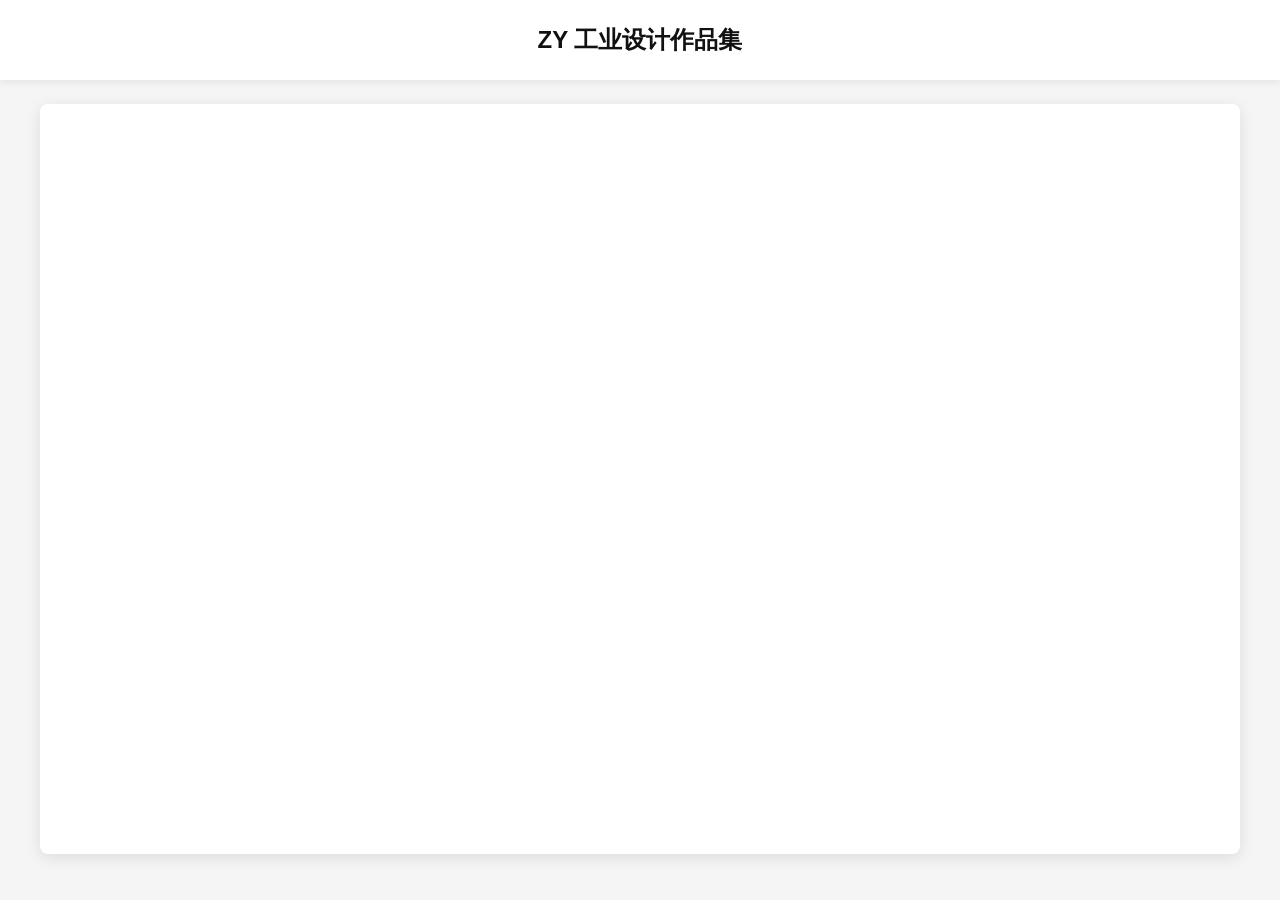
==== index.html @ 38745ade "Add initial HTML structure for portfolio" ====
<!DOCTYPE html>
<html lang="zh-CN">
<head>
    <meta charset="UTF-8">
    <meta name="viewport" content="width=device-width, initial-scale=1.0">
    <title>ZY 工业设计作品集</title>
    <style>
        * {
            margin: 0;
            padding: 0;
            box-sizing: border-box;
        }
        body {
            font-family: -apple-system, BlinkMacSystemFont, "Segoe UI", sans-serif;
            background-color: #f5f5f5;
            color: #333;
        }
        header {
            text-align: center;
            padding: 24px 16px;
            background: #ffffff;
            box-shadow: 0 2px 8px rgba(0,0,0,0.08);
        }
        h1 {
            font-size: 24px;
            font-weight: 600;
            color: #111;
        }
        .pdf-container {
            width: 96%;
            max-width: 1200px;
            margin: 24px auto;
            height: calc(100vh - 150px);
            background: #ffffff;
            border-radius: 8px;
            overflow: hidden;
            box-shadow: 0 4px 16px rgba(0,0,0,0.1);
        }
        iframe {
            width: 100%;
            height: 100%;
            border: none;
        }
        @media (max-width: 768px) {
            header {
                padding: 16px;
            }
            h1 {
                font-size: 18px;
            }
            .pdf-container {
                width: 100%;
                margin: 12px auto;
                height: calc(100vh - 120px);
                border-radius: 0;
            }
        }
    </style>
</head>
<body>
    <header>
        <h1>ZY 工业设计作品集</h1>
    </header>
    <div class="pdf-container">
        <!-- 这里的文件名已经和你的 PDF 完全对应 -->
        <iframe src="zy_portfolio.pdf" width="100%" height="100%" frameborder="0"></iframe>
    </div>
</body>
</html>
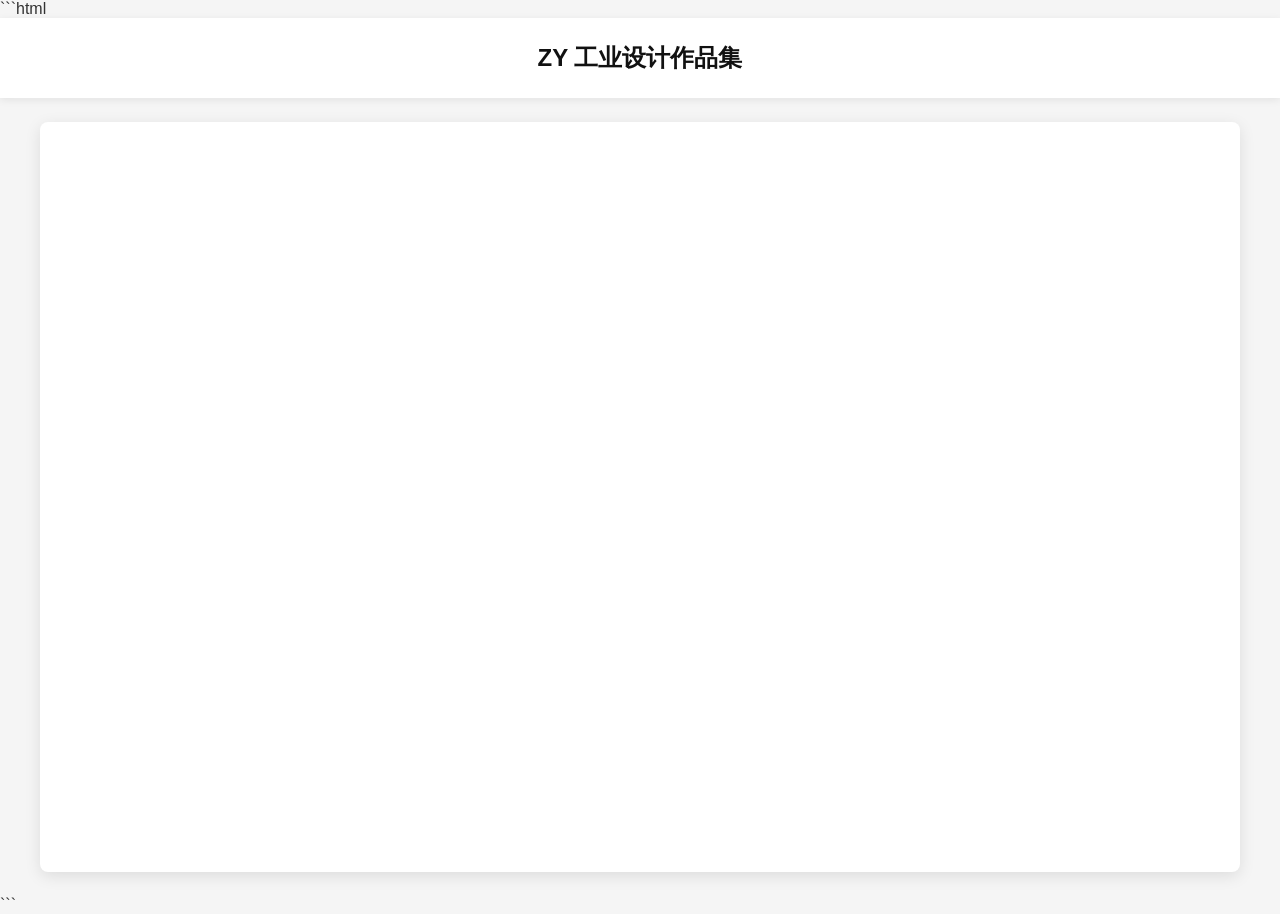
==== commit 588695fb: "Update index.html" ====
--- a/index.html
+++ b/index.html
@@ -1,31 +1,38 @@
+```html
 <!DOCTYPE html>
 <html lang="zh-CN">
 <head>
     <meta charset="UTF-8">
     <meta name="viewport" content="width=device-width, initial-scale=1.0">
+
     <title>ZY 工业设计作品集</title>
+
     <style>
         * {
             margin: 0;
             padding: 0;
             box-sizing: border-box;
         }
+
         body {
             font-family: -apple-system, BlinkMacSystemFont, "Segoe UI", sans-serif;
             background-color: #f5f5f5;
             color: #333;
         }
+
         header {
             text-align: center;
             padding: 24px 16px;
             background: #ffffff;
-            box-shadow: 0 2px 8px rgba(0,0,0,0.08);
+            box-shadow: 0 2px 8px rgba(0, 0, 0, 0.08);
         }
+
         h1 {
             font-size: 24px;
             font-weight: 600;
             color: #111;
         }
+
         .pdf-container {
             width: 96%;
             max-width: 1200px;
@@ -34,36 +41,126 @@
             background: #ffffff;
             border-radius: 8px;
             overflow: hidden;
-            box-shadow: 0 4px 16px rgba(0,0,0,0.1);
+            box-shadow: 0 4px 16px rgba(0, 0, 0, 0.1);
         }
+
         iframe {
             width: 100%;
             height: 100%;
             border: none;
         }
+
+        /* 手机端按钮默认隐藏 */
+        .mobile-view-button {
+            display: none;
+        }
+
+        /* 手机端 */
         @media (max-width: 768px) {
+
             header {
-                padding: 16px;
+                padding: 20px 16px;
             }
+
             h1 {
-                font-size: 18px;
+                font-size: 20px;
             }
+
             .pdf-container {
                 width: 100%;
-                margin: 12px auto;
-                height: calc(100vh - 120px);
+                height: auto;
+                min-height: 0;
+                margin: 0 auto;
+                padding: 40px 20px;
+                background: #f5f5f5;
                 border-radius: 0;
+                box-shadow: none;
+                overflow: visible;
+            }
+
+            /* 手机端隐藏 iframe */
+            iframe {
+                display: none;
+            }
+
+            /* 显示 PDF 打开按钮 */
+            .mobile-view-button {
+                display: block;
+                width: 100%;
+                max-width: 360px;
+                margin: 20px auto;
+                padding: 16px 20px;
+
+                background-color: #111;
+                color: #ffffff;
+
+                text-align: center;
+                text-decoration: none;
+
+                font-size: 16px;
+                font-weight: 500;
+
+                border-radius: 8px;
+
+                box-shadow: 0 4px 12px rgba(0, 0, 0, 0.15);
+
+                transition: opacity 0.2s ease;
+            }
+
+            .mobile-view-button:active {
+                opacity: 0.7;
+            }
+
+            .hint {
+                display: block;
+                max-width: 360px;
+                margin: 16px auto 0;
+
+                text-align: center;
+
+                color: #777;
+                font-size: 13px;
+                line-height: 1.6;
             }
         }
     </style>
 </head>
+
 <body>
+
     <header>
         <h1>ZY 工业设计作品集</h1>
     </header>
+
     <div class="pdf-container">
-        <!-- 这里的文件名已经和你的 PDF 完全对应 -->
-        <iframe src="zy_portfolio.pdf" width="100%" height="100%" frameborder="0"></iframe>
+
+        <!--
+            电脑端：
+            直接在网页中显示 PDF
+        -->
+        <iframe
+            src="zy_portfolio.pdf"
+            title="ZY 工业设计作品集">
+        </iframe>
+
+
+        <!--
+            手机端：
+            点击按钮直接打开 PDF 文件
+        -->
+        <a
+            class="mobile-view-button"
+            href="zy_portfolio.pdf"
+            target="_blank">
+            打开作品集 PDF
+        </a>
+
+        <span class="hint">
+            点击按钮后将在新页面打开完整作品集
+        </span>
+
     </div>
+
 </body>
 </html>
+```
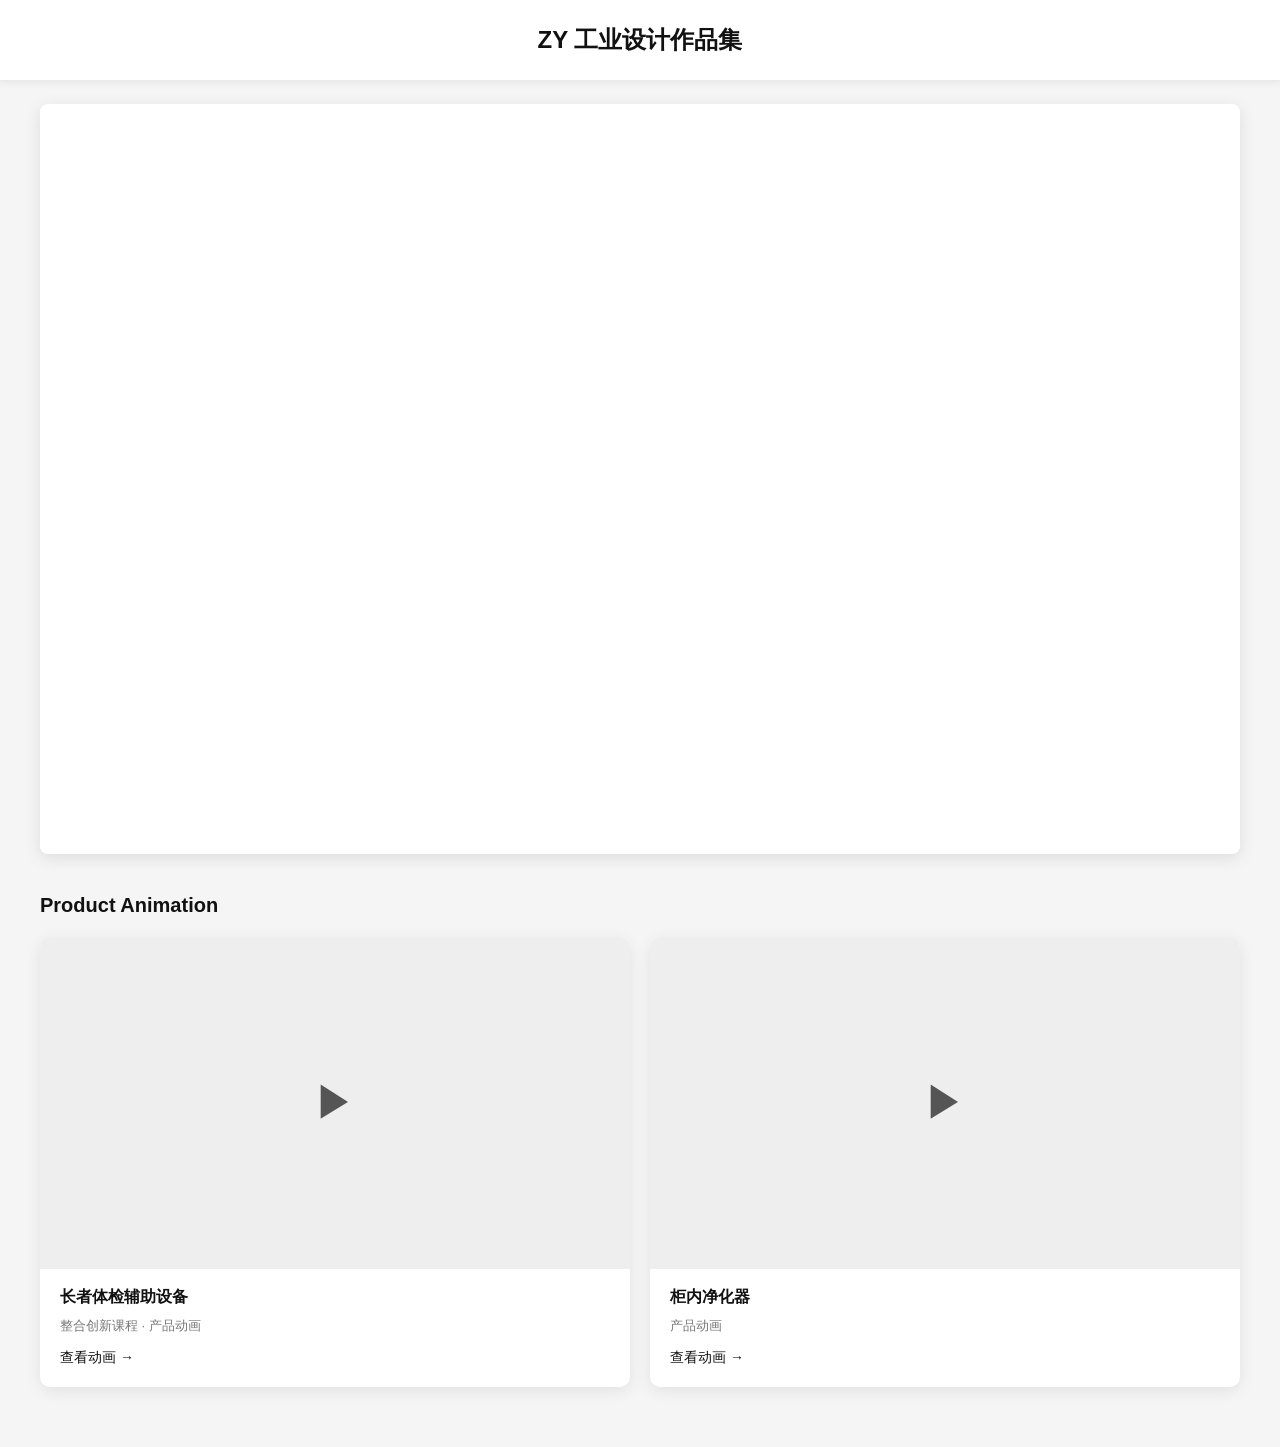
==== commit 3ad8a1e7: "Update index.html" ====
--- a/index.html
+++ b/index.html
@@ -1,4 +1,3 @@
-```html
 <!DOCTYPE html>
 <html lang="zh-CN">
 <head>
@@ -32,6 +31,10 @@
             font-weight: 600;
             color: #111;
         }
+
+        /* =========================
+           PDF 区域
+        ========================= */
 
         .pdf-container {
             width: 96%;
@@ -50,12 +53,87 @@
             border: none;
         }
 
-        /* 手机端按钮默认隐藏 */
         .mobile-view-button {
             display: none;
         }
 
-        /* 手机端 */
+        /* =========================
+           产品动画区域
+        ========================= */
+
+        .animation-section {
+            width: 96%;
+            max-width: 1200px;
+            margin: 40px auto 60px;
+        }
+
+        .section-title {
+            font-size: 20px;
+            font-weight: 600;
+            color: #111;
+            margin-bottom: 20px;
+        }
+
+        .animation-grid {
+            display: grid;
+            grid-template-columns: repeat(2, 1fr);
+            gap: 20px;
+        }
+
+        .animation-card {
+            background: #ffffff;
+            border-radius: 10px;
+            overflow: hidden;
+            box-shadow: 0 4px 16px rgba(0, 0, 0, 0.08);
+            text-decoration: none;
+            color: inherit;
+            transition: transform 0.2s ease, box-shadow 0.2s ease;
+        }
+
+        .animation-card:hover {
+            transform: translateY(-3px);
+            box-shadow: 0 8px 24px rgba(0, 0, 0, 0.12);
+        }
+
+        .animation-cover {
+            aspect-ratio: 16 / 9;
+            background: #eeeeee;
+            display: flex;
+            align-items: center;
+            justify-content: center;
+            font-size: 42px;
+            color: #555;
+        }
+
+        .animation-info {
+            padding: 18px 20px 20px;
+        }
+
+        .animation-name {
+            font-size: 16px;
+            font-weight: 600;
+            color: #111;
+            margin-bottom: 8px;
+        }
+
+        .animation-description {
+            font-size: 13px;
+            color: #777;
+            line-height: 1.5;
+        }
+
+        .watch-text {
+            display: inline-block;
+            margin-top: 14px;
+            font-size: 14px;
+            color: #111;
+            font-weight: 500;
+        }
+
+        /* =========================
+           手机端
+        ========================= */
+
         @media (max-width: 768px) {
 
             header {
@@ -66,6 +144,7 @@
                 font-size: 20px;
             }
 
+            /* 手机端隐藏 PDF iframe */
             .pdf-container {
                 width: 100%;
                 height: auto;
@@ -78,12 +157,11 @@
                 overflow: visible;
             }
 
-            /* 手机端隐藏 iframe */
             iframe {
                 display: none;
             }
 
-            /* 显示 PDF 打开按钮 */
+            /* 手机端 PDF 按钮 */
             .mobile-view-button {
                 display: block;
                 width: 100%;
@@ -103,12 +181,6 @@
                 border-radius: 8px;
 
                 box-shadow: 0 4px 12px rgba(0, 0, 0, 0.15);
-
-                transition: opacity 0.2s ease;
-            }
-
-            .mobile-view-button:active {
-                opacity: 0.7;
             }
 
             .hint {
@@ -122,32 +194,67 @@
                 font-size: 13px;
                 line-height: 1.6;
             }
-        }
+
+            /* 手机端动画 */
+            .animation-section {
+                width: 92%;
+                margin: 10px auto 50px;
+            }
+
+            .section-title {
+                font-size: 18px;
+                margin-bottom: 16px;
+            }
+
+            .animation-grid {
+                grid-template-columns: 1fr;
+                gap: 16px;
+            }
+
+            .animation-card {
+                border-radius: 10px;
+            }
+
+            .animation-info {
+                padding: 16px;
+            }
+
+            .animation-name {
+                font-size: 15px;
+            }
+
+            .animation-description {
+                font-size: 13px;
+            }
+        }
+
     </style>
 </head>
 
 <body>
+
+    <!-- =========================
+         页面标题
+    ========================= -->
 
     <header>
         <h1>ZY 工业设计作品集</h1>
     </header>
 
+
+    <!-- =========================
+         PDF 作品集
+    ========================= -->
+
     <div class="pdf-container">
 
-        <!--
-            电脑端：
-            直接在网页中显示 PDF
-        -->
+        <!-- 电脑端：直接显示 PDF -->
         <iframe
             src="zy_portfolio.pdf"
             title="ZY 工业设计作品集">
         </iframe>
 
-
-        <!--
-            手机端：
-            点击按钮直接打开 PDF 文件
-        -->
+        <!-- 手机端：直接打开 PDF -->
         <a
             class="mobile-view-button"
             href="zy_portfolio.pdf"
@@ -161,6 +268,83 @@
 
     </div>
 
+
+    <!-- =========================
+         产品动画
+    ========================= -->
+
+    <section class="animation-section">
+
+        <h2 class="section-title">Product Animation</h2>
+
+        <div class="animation-grid">
+
+
+            <!-- 动画 01 -->
+
+            <a
+                class="animation-card"
+                href="https://www.bilibili.com/video/BV1cf7w6pEAz/"
+                target="_blank"
+                rel="noopener noreferrer">
+
+                <div class="animation-cover">
+                    ▶
+                </div>
+
+                <div class="animation-info">
+
+                    <div class="animation-name">
+                        长者体检辅助设备
+                    </div>
+
+                    <div class="animation-description">
+                        整合创新课程 · 产品动画
+                    </div>
+
+                    <span class="watch-text">
+                        查看动画 →
+                    </span>
+
+                </div>
+
+            </a>
+
+
+            <!-- 动画 02 -->
+
+            <a
+                class="animation-card"
+                href="https://www.bilibili.com/video/BV1a9cpzBErZ/"
+                target="_blank"
+                rel="noopener noreferrer">
+
+                <div class="animation-cover">
+                    ▶
+                </div>
+
+                <div class="animation-info">
+
+                    <div class="animation-name">
+                        柜内净化器
+                    </div>
+
+                    <div class="animation-description">
+                        产品动画
+                    </div>
+
+                    <span class="watch-text">
+                        查看动画 →
+                    </span>
+
+                </div>
+
+            </a>
+
+
+        </div>
+
+    </section>
+
 </body>
 </html>
-```
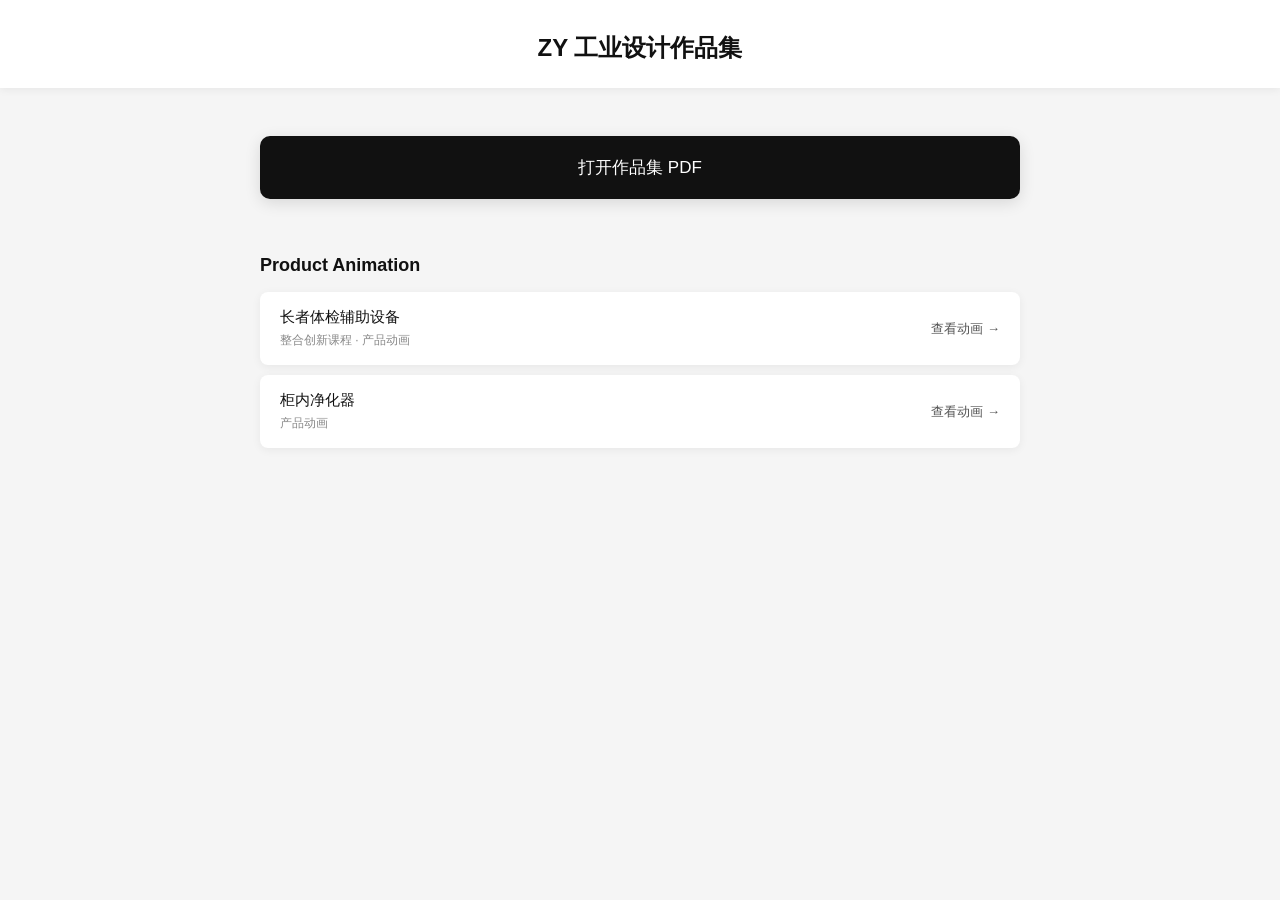
==== commit 021e9569: "Update index.html" ====
--- a/index.html
+++ b/index.html
@@ -19,11 +19,15 @@
             color: #333;
         }
 
+        /* =========================
+           Header
+        ========================= */
+
         header {
             text-align: center;
-            padding: 24px 16px;
+            padding: 32px 16px 24px;
             background: #ffffff;
-            box-shadow: 0 2px 8px rgba(0, 0, 0, 0.08);
+            box-shadow: 0 2px 8px rgba(0, 0, 0, 0.06);
         }
 
         h1 {
@@ -32,209 +36,185 @@
             color: #111;
         }
 
+
         /* =========================
-           PDF 区域
+           PDF Button
         ========================= */
 
-        .pdf-container {
-            width: 96%;
-            max-width: 1200px;
-            margin: 24px auto;
-            height: calc(100vh - 150px);
-            background: #ffffff;
-            border-radius: 8px;
-            overflow: hidden;
-            box-shadow: 0 4px 16px rgba(0, 0, 0, 0.1);
-        }
-
-        iframe {
+        .portfolio-section {
+            width: 92%;
+            max-width: 760px;
+            margin: 48px auto 0;
+            text-align: center;
+        }
+
+        .portfolio-button {
+            display: block;
             width: 100%;
-            height: 100%;
-            border: none;
-        }
-
-        .mobile-view-button {
-            display: none;
-        }
+            padding: 20px 24px;
+
+            background: #111;
+            color: #fff;
+
+            text-decoration: none;
+            font-size: 17px;
+            font-weight: 500;
+
+            border-radius: 10px;
+
+            box-shadow: 0 4px 16px rgba(0, 0, 0, 0.12);
+
+            transition:
+                transform 0.2s ease,
+                opacity 0.2s ease,
+                box-shadow 0.2s ease;
+        }
+
+        .portfolio-button:hover {
+            transform: translateY(-2px);
+            opacity: 0.95;
+            box-shadow: 0 8px 24px rgba(0, 0, 0, 0.16);
+        }
+
 
         /* =========================
-           产品动画区域
+           Product Animation
         ========================= */
 
         .animation-section {
-            width: 96%;
-            max-width: 1200px;
-            margin: 40px auto 60px;
+            width: 92%;
+            max-width: 760px;
+            margin: 56px auto 70px;
         }
 
         .section-title {
-            font-size: 20px;
+            font-size: 18px;
             font-weight: 600;
             color: #111;
-            margin-bottom: 20px;
-        }
-
-        .animation-grid {
-            display: grid;
-            grid-template-columns: repeat(2, 1fr);
-            gap: 20px;
+            margin-bottom: 16px;
+        }
+
+        .animation-list {
+            display: flex;
+            flex-direction: column;
+            gap: 10px;
         }
 
         .animation-card {
-            background: #ffffff;
-            border-radius: 10px;
-            overflow: hidden;
-            box-shadow: 0 4px 16px rgba(0, 0, 0, 0.08);
-            text-decoration: none;
-            color: inherit;
-            transition: transform 0.2s ease, box-shadow 0.2s ease;
-        }
-
-        .animation-card:hover {
-            transform: translateY(-3px);
-            box-shadow: 0 8px 24px rgba(0, 0, 0, 0.12);
-        }
-
-        .animation-cover {
-            aspect-ratio: 16 / 9;
-            background: #eeeeee;
             display: flex;
             align-items: center;
-            justify-content: center;
-            font-size: 42px;
+            justify-content: space-between;
+
+            width: 100%;
+            padding: 16px 20px;
+
+            background: #ffffff;
+            color: inherit;
+            text-decoration: none;
+
+            border-radius: 8px;
+
+            box-shadow: 0 2px 10px rgba(0, 0, 0, 0.06);
+
+            transition:
+                transform 0.2s ease,
+                box-shadow 0.2s ease;
+        }
+
+        .animation-card:hover {
+            transform: translateY(-1px);
+            box-shadow: 0 5px 16px rgba(0, 0, 0, 0.10);
+        }
+
+        .animation-info {
+            text-align: left;
+        }
+
+        .animation-name {
+            font-size: 15px;
+            font-weight: 500;
+            color: #111;
+            margin-bottom: 4px;
+        }
+
+        .animation-description {
+            font-size: 12px;
+            color: #888;
+            line-height: 1.5;
+        }
+
+        .watch-text {
+            flex-shrink: 0;
+            margin-left: 20px;
+
+            font-size: 13px;
             color: #555;
-        }
-
-        .animation-info {
-            padding: 18px 20px 20px;
-        }
-
-        .animation-name {
-            font-size: 16px;
-            font-weight: 600;
-            color: #111;
-            margin-bottom: 8px;
-        }
-
-        .animation-description {
-            font-size: 13px;
-            color: #777;
-            line-height: 1.5;
-        }
-
-        .watch-text {
-            display: inline-block;
-            margin-top: 14px;
-            font-size: 14px;
-            color: #111;
-            font-weight: 500;
-        }
+            white-space: nowrap;
+        }
+
 
         /* =========================
-           手机端
+           Mobile
         ========================= */
 
         @media (max-width: 768px) {
 
             header {
-                padding: 20px 16px;
+                padding: 24px 16px 20px;
             }
 
             h1 {
                 font-size: 20px;
             }
 
-            /* 手机端隐藏 PDF iframe */
-            .pdf-container {
-                width: 100%;
-                height: auto;
-                min-height: 0;
-                margin: 0 auto;
-                padding: 40px 20px;
-                background: #f5f5f5;
-                border-radius: 0;
-                box-shadow: none;
-                overflow: visible;
-            }
-
-            iframe {
-                display: none;
-            }
-
-            /* 手机端 PDF 按钮 */
-            .mobile-view-button {
-                display: block;
-                width: 100%;
-                max-width: 360px;
-                margin: 20px auto;
-                padding: 16px 20px;
-
-                background-color: #111;
-                color: #ffffff;
-
-                text-align: center;
-                text-decoration: none;
-
+            .portfolio-section {
+                width: 90%;
+                margin-top: 36px;
+            }
+
+            .portfolio-button {
+                padding: 17px 20px;
                 font-size: 16px;
-                font-weight: 500;
-
-                border-radius: 8px;
-
-                box-shadow: 0 4px 12px rgba(0, 0, 0, 0.15);
-            }
-
-            .hint {
-                display: block;
-                max-width: 360px;
-                margin: 16px auto 0;
-
-                text-align: center;
-
-                color: #777;
-                font-size: 13px;
-                line-height: 1.6;
-            }
-
-            /* 手机端动画 */
+            }
+
             .animation-section {
-                width: 92%;
-                margin: 10px auto 50px;
+                width: 90%;
+                margin-top: 44px;
+                margin-bottom: 50px;
             }
 
             .section-title {
-                font-size: 18px;
-                margin-bottom: 16px;
-            }
-
-            .animation-grid {
-                grid-template-columns: 1fr;
-                gap: 16px;
+                font-size: 17px;
+                margin-bottom: 12px;
             }
 
             .animation-card {
-                border-radius: 10px;
-            }
-
-            .animation-info {
-                padding: 16px;
+                padding: 14px 16px;
             }
 
             .animation-name {
-                font-size: 15px;
+                font-size: 14px;
             }
 
             .animation-description {
-                font-size: 13px;
+                font-size: 12px;
+            }
+
+            .watch-text {
+                font-size: 12px;
+                margin-left: 12px;
             }
         }
 
     </style>
 </head>
 
+
 <body>
 
+
     <!-- =========================
-         页面标题
+         Header
     ========================= -->
 
     <header>
@@ -243,44 +223,38 @@
 
 
     <!-- =========================
-         PDF 作品集
+         Portfolio PDF
     ========================= -->
 
-    <div class="pdf-container">
-
-        <!-- 电脑端：直接显示 PDF -->
-        <iframe
-            src="zy_portfolio.pdf"
-            title="ZY 工业设计作品集">
-        </iframe>
-
-        <!-- 手机端：直接打开 PDF -->
+    <section class="portfolio-section">
+
         <a
-            class="mobile-view-button"
+            class="portfolio-button"
             href="zy_portfolio.pdf"
-            target="_blank">
+            target="_blank"
+            rel="noopener noreferrer">
+
             打开作品集 PDF
+
         </a>
 
-        <span class="hint">
-            点击按钮后将在新页面打开完整作品集
-        </span>
-
-    </div>
+    </section>
 
 
     <!-- =========================
-         产品动画
+         Product Animation
     ========================= -->
 
     <section class="animation-section">
 
-        <h2 class="section-title">Product Animation</h2>
-
-        <div class="animation-grid">
-
-
-            <!-- 动画 01 -->
+        <h2 class="section-title">
+            Product Animation
+        </h2>
+
+        <div class="animation-list">
+
+
+            <!-- Animation 01 -->
 
             <a
                 class="animation-card"
@@ -288,10 +262,6 @@
                 target="_blank"
                 rel="noopener noreferrer">
 
-                <div class="animation-cover">
-                    ▶
-                </div>
-
                 <div class="animation-info">
 
                     <div class="animation-name">
@@ -302,16 +272,16 @@
                         整合创新课程 · 产品动画
                     </div>
 
-                    <span class="watch-text">
-                        查看动画 →
-                    </span>
-
                 </div>
 
+                <span class="watch-text">
+                    查看动画 →
+                </span>
+
             </a>
 
 
-            <!-- 动画 02 -->
+            <!-- Animation 02 -->
 
             <a
                 class="animation-card"
@@ -319,10 +289,6 @@
                 target="_blank"
                 rel="noopener noreferrer">
 
-                <div class="animation-cover">
-                    ▶
-                </div>
-
                 <div class="animation-info">
 
                     <div class="animation-name">
@@ -333,18 +299,19 @@
                         产品动画
                     </div>
 
-                    <span class="watch-text">
-                        查看动画 →
-                    </span>
-
                 </div>
 
+                <span class="watch-text">
+                    查看动画 →
+                </span>
+
             </a>
 
 
         </div>
 
     </section>
+
 
 </body>
 </html>
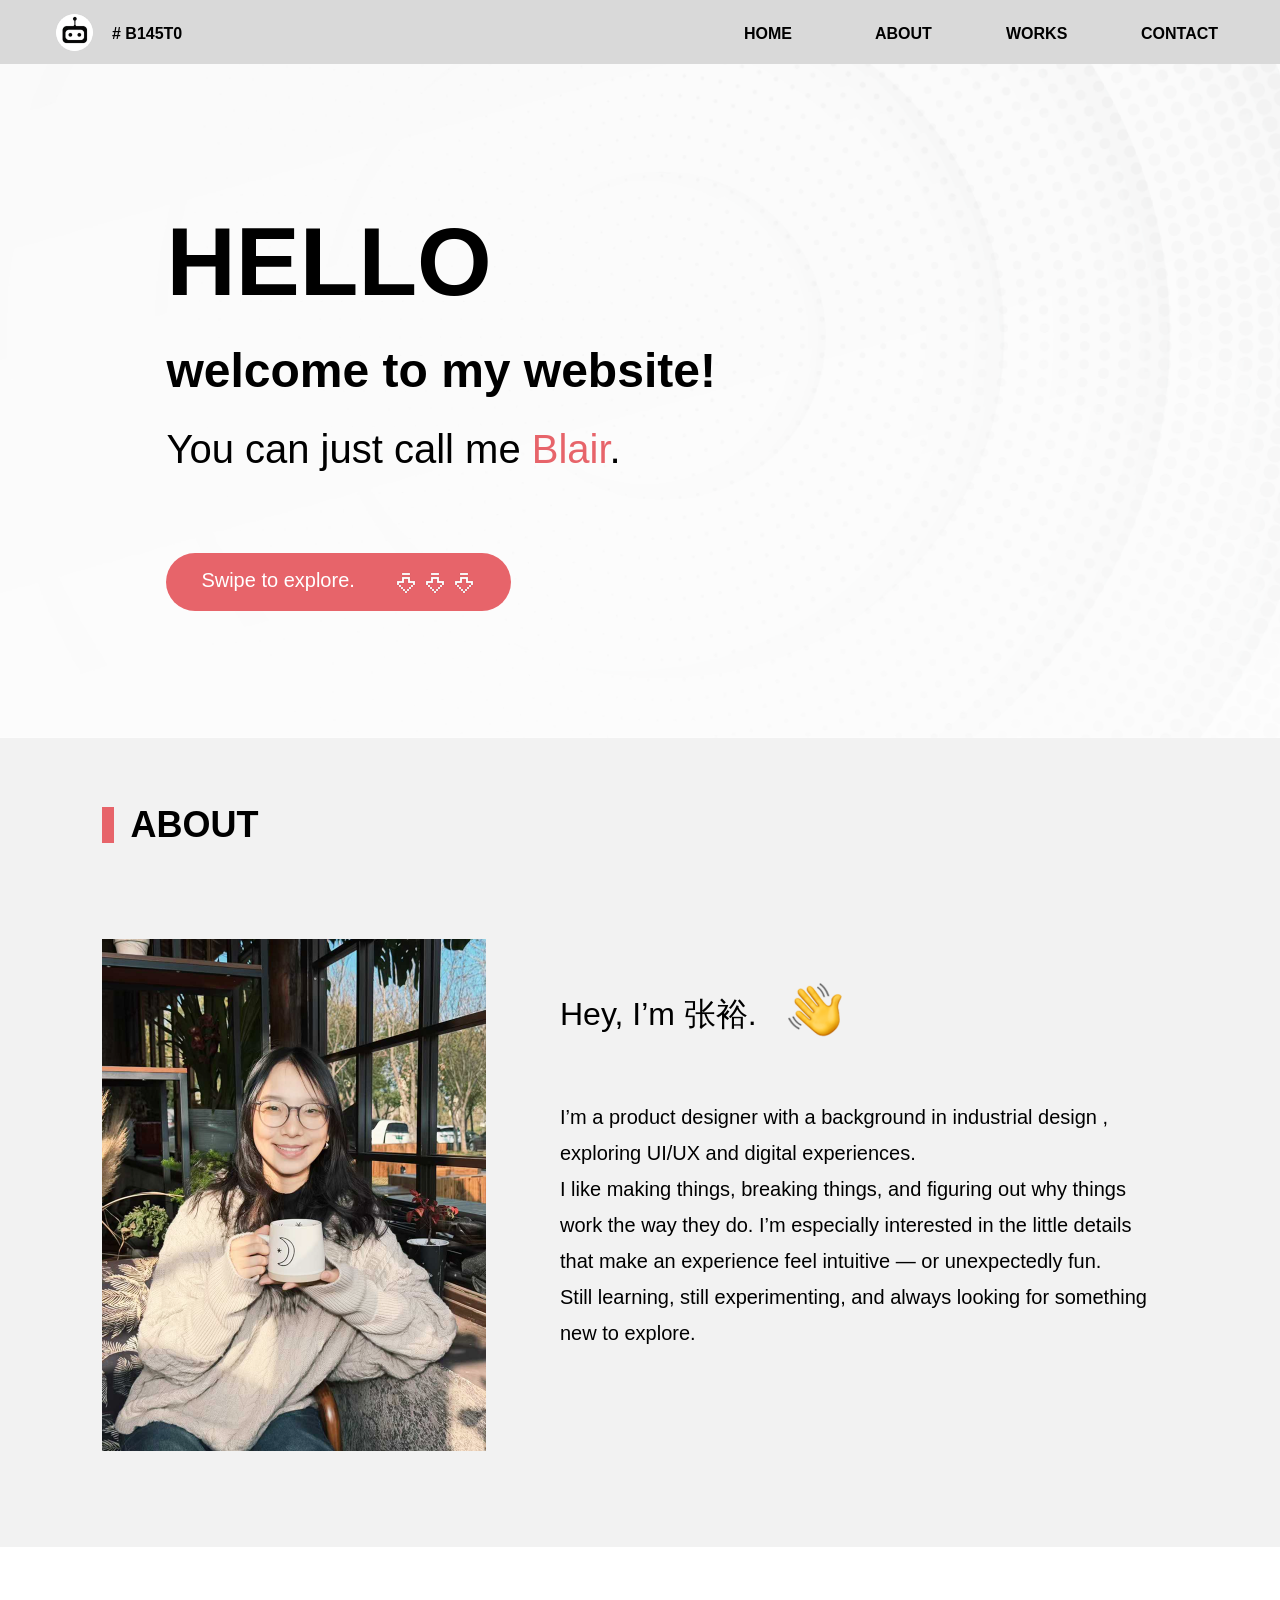
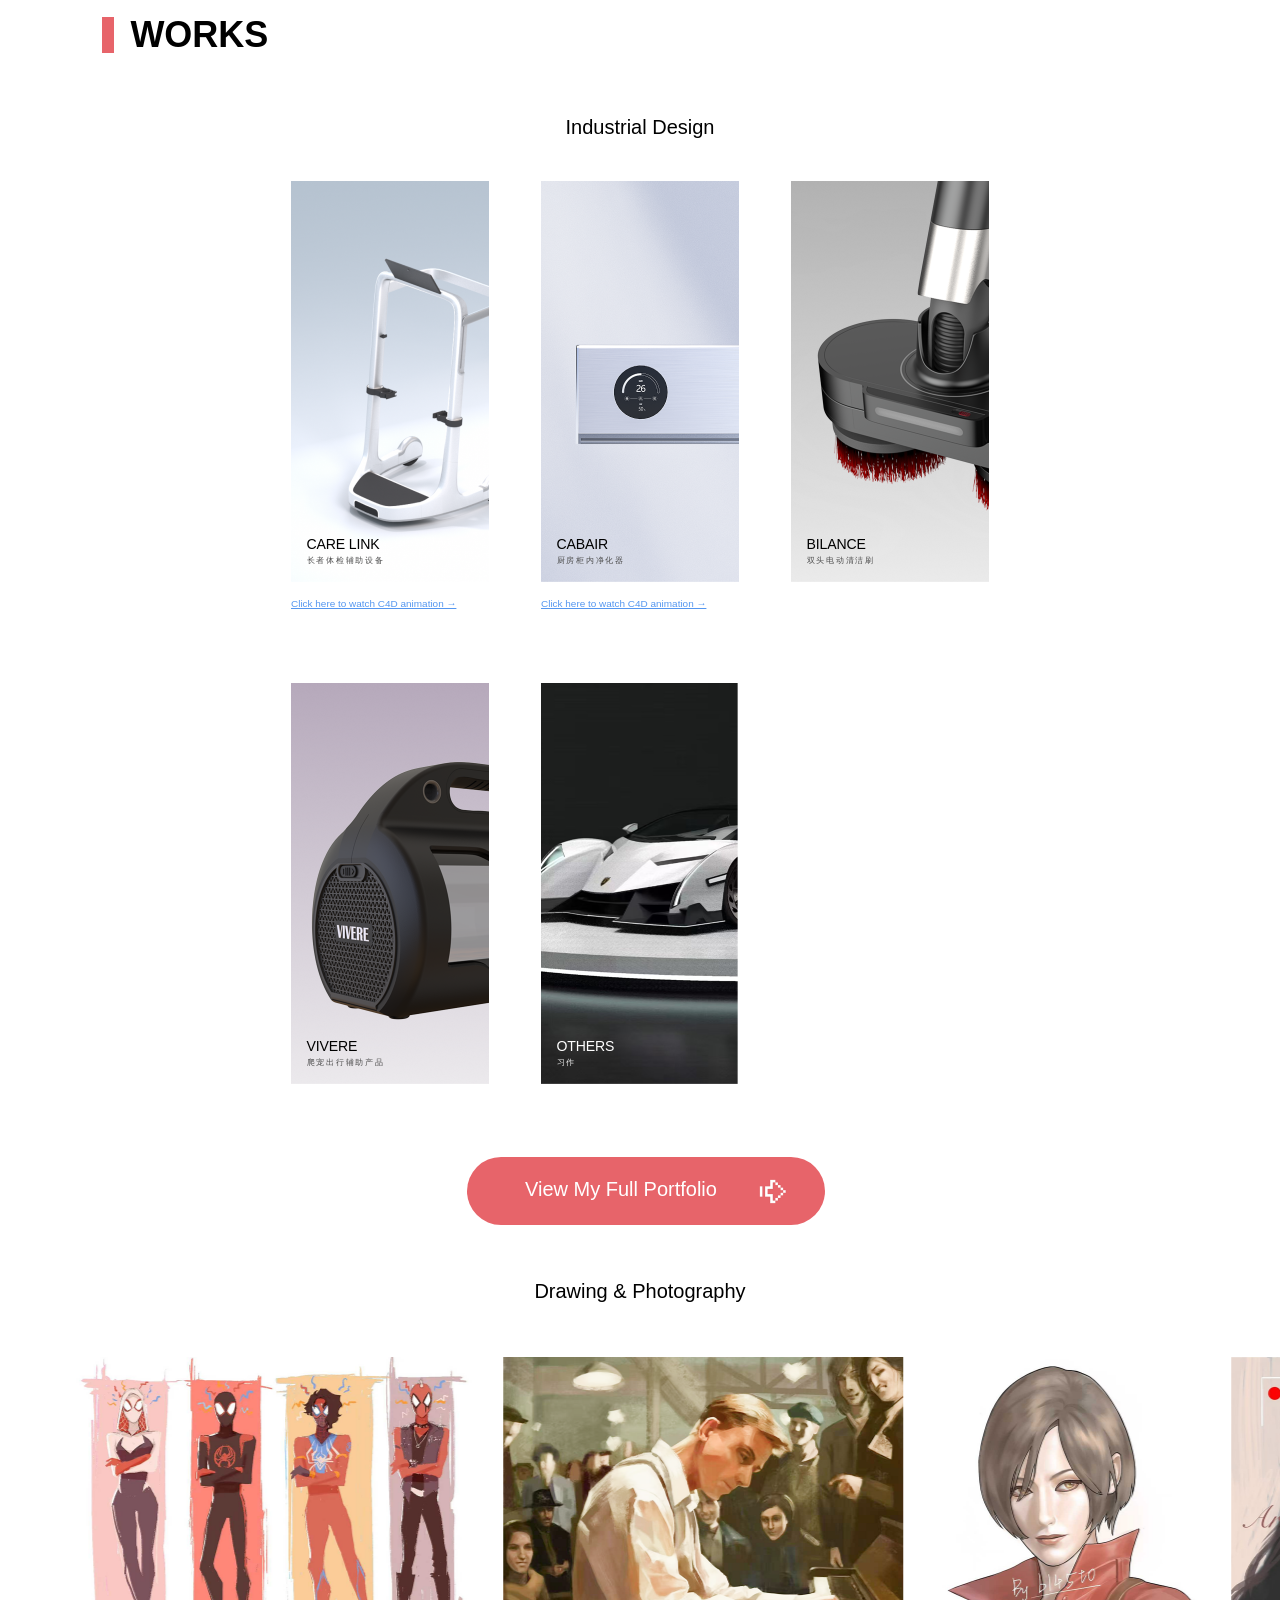
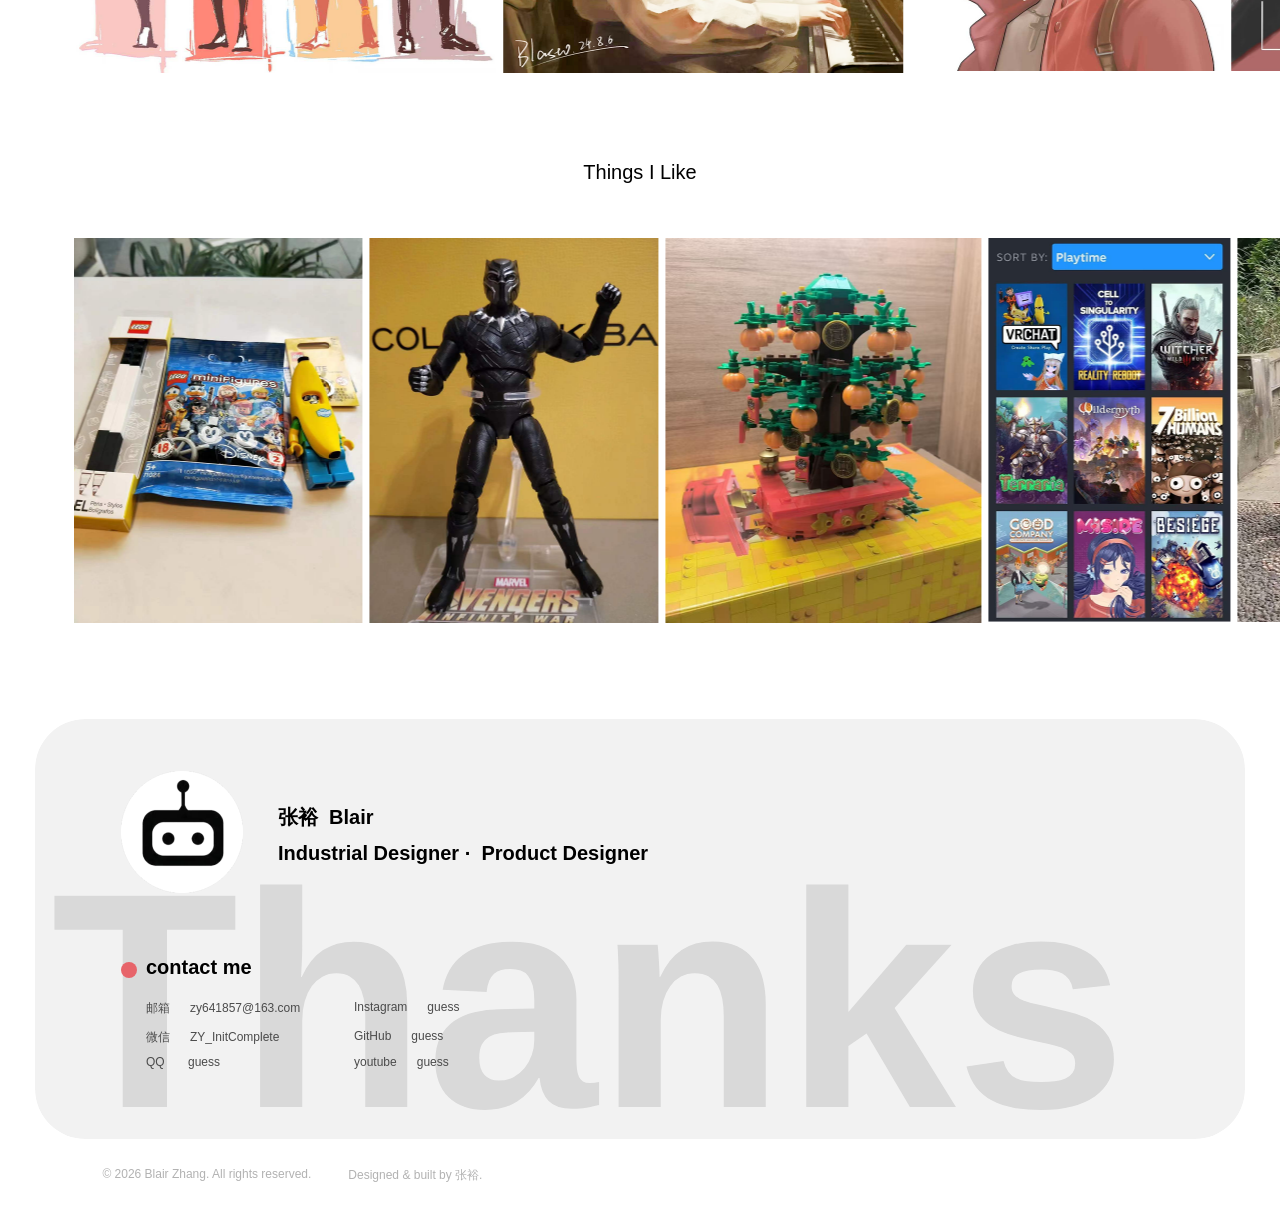
==== commit 2a5a2df7: "Update portfolio website" ====
--- a/index.html
+++ b/index.html
@@ -1,317 +1,151 @@
-<!DOCTYPE html>
-<html lang="zh-CN">
-<head>
-    <meta charset="UTF-8">
-    <meta name="viewport" content="width=device-width, initial-scale=1.0">
+<!doctype html>
+<html lang="en">
+  <head>
+    <meta charset="UTF-8" />
+    <meta name="viewport" content="width=device-width, initial-scale=1.0" />
+    <title>Blair Zhang Portfolio</title>
+    <link rel="stylesheet" href="./styles.css" />
+  </head>
+  <body>
+    <div class="navigation" data-name="navigation">
+      <div class="navigation-background"></div>
+      <div class="navigation-name" data-name="navigation_name">
+        <img src="./assets/figma-images/Desktop%20-%201/navigation_name_icon.png" alt="" />
+        <span># B145T0</span>
+      </div>
+      <div class="navigation-buttons" data-name="navigation_buttons">
+        <span role="button" tabindex="0" data-scroll-target="hero">HOME</span>
+        <span role="button" tabindex="0" data-scroll-target="about">ABOUT</span>
+        <span role="button" tabindex="0" data-scroll-target="works">WORKS</span>
+        <span role="button" tabindex="0" data-scroll-target="contact">CONTACT</span>
+      </div>
+    </div>
 
-    <title>ZY 工业设计作品集</title>
+    <main class="desktop-frame" data-node-id="5:275" data-name="Desktop - 1">
+      <section class="hero" data-name="HERO">
+        <img class="hero-background" src="./assets/figma-images/Desktop%20-%201/HERO_background.png" alt="" />
+        <h1>HELLO</h1>
+        <h2>welcome to my website!</h2>
+        <p class="hero-intro">You can just call me <span>Blair</span>.</p>
+        <div class="hero-guide" data-name="HERO_guide">
+          <span>Swipe to explore.</span>
+          <img src="./assets/figma-images/Desktop%20-%201/HERO_guide_icon.png" alt="" />
+        </div>
+      </section>
 
-    <style>
-        * {
-            margin: 0;
-            padding: 0;
-            box-sizing: border-box;
-        }
+      <section class="about" data-name="ABOUT">
+        <div class="about-background"></div>
+        <div class="section-heading about-heading"><span></span><h2>ABOUT</h2></div>
+        <img class="about-image" src="./assets/figma-images/Desktop%20-%201/ABOUT_image.png" alt="" />
+        <div class="about-text" data-name="ABOUT_text">
+          <h3>Hey, I’m 张裕.</h3>
+          <img src="./assets/figma-images/Desktop%20-%201/Waving%20Hand.png" alt="" />
+          <div class="about-body">
+            <p>I’m a product designer with a background in industrial design , exploring UI/UX and digital experiences.</p>
+            <p>I like making things, breaking things, and figuring out why things work the way they do. I’m especially interested in the little details that make an experience feel intuitive — or unexpectedly fun.</p>
+            <p>Still learning, still experimenting, and always looking for something new to explore.</p>
+          </div>
+        </div>
+      </section>
 
-        body {
-            font-family: -apple-system, BlinkMacSystemFont, "Segoe UI", sans-serif;
-            background-color: #f5f5f5;
-            color: #333;
-        }
+      <section class="works" data-name="WORKS">
+        <div class="section-heading works-heading"><span></span><h2>WORKS</h2></div>
 
-        /* =========================
-           Header
-        ========================= */
-
-        header {
-            text-align: center;
-            padding: 32px 16px 24px;
-            background: #ffffff;
-            box-shadow: 0 2px 8px rgba(0, 0, 0, 0.06);
-        }
-
-        h1 {
-            font-size: 24px;
-            font-weight: 600;
-            color: #111;
-        }
-
-
-        /* =========================
-           PDF Button
-        ========================= */
-
-        .portfolio-section {
-            width: 92%;
-            max-width: 760px;
-            margin: 48px auto 0;
-            text-align: center;
-        }
-
-        .portfolio-button {
-            display: block;
-            width: 100%;
-            padding: 20px 24px;
-
-            background: #111;
-            color: #fff;
-
-            text-decoration: none;
-            font-size: 17px;
-            font-weight: 500;
-
-            border-radius: 10px;
-
-            box-shadow: 0 4px 16px rgba(0, 0, 0, 0.12);
-
-            transition:
-                transform 0.2s ease,
-                opacity 0.2s ease,
-                box-shadow 0.2s ease;
-        }
-
-        .portfolio-button:hover {
-            transform: translateY(-2px);
-            opacity: 0.95;
-            box-shadow: 0 8px 24px rgba(0, 0, 0, 0.16);
-        }
-
-
-        /* =========================
-           Product Animation
-        ========================= */
-
-        .animation-section {
-            width: 92%;
-            max-width: 760px;
-            margin: 56px auto 70px;
-        }
-
-        .section-title {
-            font-size: 18px;
-            font-weight: 600;
-            color: #111;
-            margin-bottom: 16px;
-        }
-
-        .animation-list {
-            display: flex;
-            flex-direction: column;
-            gap: 10px;
-        }
-
-        .animation-card {
-            display: flex;
-            align-items: center;
-            justify-content: space-between;
-
-            width: 100%;
-            padding: 16px 20px;
-
-            background: #ffffff;
-            color: inherit;
-            text-decoration: none;
-
-            border-radius: 8px;
-
-            box-shadow: 0 2px 10px rgba(0, 0, 0, 0.06);
-
-            transition:
-                transform 0.2s ease,
-                box-shadow 0.2s ease;
-        }
-
-        .animation-card:hover {
-            transform: translateY(-1px);
-            box-shadow: 0 5px 16px rgba(0, 0, 0, 0.10);
-        }
-
-        .animation-info {
-            text-align: left;
-        }
-
-        .animation-name {
-            font-size: 15px;
-            font-weight: 500;
-            color: #111;
-            margin-bottom: 4px;
-        }
-
-        .animation-description {
-            font-size: 12px;
-            color: #888;
-            line-height: 1.5;
-        }
-
-        .watch-text {
-            flex-shrink: 0;
-            margin-left: 20px;
-
-            font-size: 13px;
-            color: #555;
-            white-space: nowrap;
-        }
-
-
-        /* =========================
-           Mobile
-        ========================= */
-
-        @media (max-width: 768px) {
-
-            header {
-                padding: 24px 16px 20px;
-            }
-
-            h1 {
-                font-size: 20px;
-            }
-
-            .portfolio-section {
-                width: 90%;
-                margin-top: 36px;
-            }
-
-            .portfolio-button {
-                padding: 17px 20px;
-                font-size: 16px;
-            }
-
-            .animation-section {
-                width: 90%;
-                margin-top: 44px;
-                margin-bottom: 50px;
-            }
-
-            .section-title {
-                font-size: 17px;
-                margin-bottom: 12px;
-            }
-
-            .animation-card {
-                padding: 14px 16px;
-            }
-
-            .animation-name {
-                font-size: 14px;
-            }
-
-            .animation-description {
-                font-size: 12px;
-            }
-
-            .watch-text {
-                font-size: 12px;
-                margin-left: 12px;
-            }
-        }
-
-    </style>
-</head>
-
-
-<body>
-
-
-    <!-- =========================
-         Header
-    ========================= -->
-
-    <header>
-        <h1>ZY 工业设计作品集</h1>
-    </header>
-
-
-    <!-- =========================
-         Portfolio PDF
-    ========================= -->
-
-    <section class="portfolio-section">
-
-        <a
-            class="portfolio-button"
-            href="zy_portfolio.pdf"
-            target="_blank"
-            rel="noopener noreferrer">
-
-            打开作品集 PDF
-
-        </a>
-
-    </section>
-
-
-    <!-- =========================
-         Product Animation
-    ========================= -->
-
-    <section class="animation-section">
-
-        <h2 class="section-title">
-            Product Animation
-        </h2>
-
-        <div class="animation-list">
-
-
-            <!-- Animation 01 -->
-
-            <a
-                class="animation-card"
-                href="https://www.bilibili.com/video/BV1cf7w6pEAz/"
-                target="_blank"
-                rel="noopener noreferrer">
-
-                <div class="animation-info">
-
-                    <div class="animation-name">
-                        长者体检辅助设备
-                    </div>
-
-                    <div class="animation-description">
-                        整合创新课程 · 产品动画
-                    </div>
-
-                </div>
-
-                <span class="watch-text">
-                    查看动画 →
-                </span>
-
-            </a>
-
-
-            <!-- Animation 02 -->
-
-            <a
-                class="animation-card"
-                href="https://www.bilibili.com/video/BV1a9cpzBErZ/"
-                target="_blank"
-                rel="noopener noreferrer">
-
-                <div class="animation-info">
-
-                    <div class="animation-name">
-                        柜内净化器
-                    </div>
-
-                    <div class="animation-description">
-                        产品动画
-                    </div>
-
-                </div>
-
-                <span class="watch-text">
-                    查看动画 →
-                </span>
-
-            </a>
-
-
+        <div class="industrial" data-name="Industrial Design">
+          <h3>Industrial Design</h3>
+          <div class="project-list">
+            <div class="project-card" data-name="Industrial Design_project1">
+              <img src="./assets/figma-images/Desktop%20-%201/Industrial%20Design_project1_background.png" alt="" />
+              <p class="project-title">CARE LINK</p>
+              <p class="project-subtitle">长者体检辅助设备</p>
+              <a class="project-link" href="https://b23.tv/ux0NDbz" target="_blank" rel="noopener noreferrer" data-name="Click here to watch C4D animation1 →">Click here to watch C4D animation →</a>
+            </div>
+            <div class="project-card" data-name="Industrial Design_project2">
+              <img src="./assets/figma-images/Desktop%20-%201/Industrial%20Design_project2_background.png" alt="" />
+              <p class="project-title">CABAIR</p>
+              <p class="project-subtitle">厨房柜内净化器</p>
+              <a class="project-link" href="https://b23.tv/BxB9XYr" target="_blank" rel="noopener noreferrer" data-name="Click here to watch C4D animation2 →">Click here to watch C4D animation →</a>
+            </div>
+            <div class="project-card" data-name="Industrial Design_project3">
+              <img src="./assets/figma-images/Desktop%20-%201/Industrial%20Design_project3_background.png" alt="" />
+              <p class="project-title">BILANCE</p>
+              <p class="project-subtitle">双头电动清洁刷</p>
+            </div>
+            <div class="project-card" data-name="Industrial Design_project4">
+              <img src="./assets/figma-images/Desktop%20-%201/Industrial%20Design_project4_background.png" alt="" />
+              <p class="project-title">VIVERE</p>
+              <p class="project-subtitle">爬宠出行辅助产品</p>
+            </div>
+            <div class="project-card project-dark" data-name="Industrial Design_project5">
+              <img src="./assets/figma-images/Desktop%20-%201/Industrial%20Design_project5_background.png" alt="" />
+              <p class="project-title">OTHERS</p>
+              <p class="project-subtitle">习作</p>
+            </div>
+          </div>
+          <a class="portfolio-button" data-name="Industrial Design_BUTTON" href="./desktop-2.html">
+            <span>View My Full Portfolio</span>
+            <img src="./assets/figma-images/Desktop%20-%201/Industrial%20Design_BUTTON_icon.png" alt="" />
+          </a>
         </div>
 
-    </section>
+        <h3 class="photo-title">Drawing &amp; Photography</h3>
+        <div class="drawing-row" data-name="Drawing & Photography_images">
+          <img src="./assets/figma-images/Desktop%20-%201/Drawing%20%26%20Photography1.png" alt="" />
+          <img src="./assets/figma-images/Desktop%20-%201/Drawing%20%26%20Photography2.png" alt="" />
+          <img src="./assets/figma-images/Desktop%20-%201/Drawing%20%26%20Photography3.png" alt="" />
+          <img src="./assets/figma-images/Desktop%20-%201/Drawing%20%26%20Photography4.png" alt="" />
+          <img src="./assets/figma-images/Desktop%20-%201/Drawing%20%26%20Photography5.png" alt="" />
+          <img src="./assets/figma-images/Desktop%20-%201/Drawing%20%26%20Photography6.png" alt="" />
+          <img src="./assets/figma-images/Desktop%20-%201/Drawing%20%26%20Photography7.png" alt="" />
+          <img src="./assets/figma-images/Desktop%20-%201/Drawing%20%26%20Photography8.png" alt="" />
+          <img src="./assets/figma-images/Desktop%20-%201/Drawing%20%26%20Photography9.png" alt="" />
+          <img src="./assets/figma-images/Desktop%20-%201/Drawing%20%26%20Photography10.png" alt="" />
+          <img src="./assets/figma-images/Desktop%20-%201/Drawing%20%26%20Photography11.png" alt="" />
+          <img src="./assets/figma-images/Desktop%20-%201/Drawing%20%26%20Photography12.png" alt="" />
+          <img src="./assets/figma-images/Desktop%20-%201/Drawing%20%26%20Photography13.png" alt="" />
+          <img src="./assets/figma-images/Desktop%20-%201/Drawing%20%26%20Photography14.png" alt="" />
+        </div>
 
+        <h3 class="likes-title">Things I Like</h3>
+        <div class="likes-row" data-name="Things I Like_images">
+          <img src="./assets/figma-images/Desktop%20-%201/Things%20I%20Like_images1.png" alt="" />
+          <img src="./assets/figma-images/Desktop%20-%201/Things%20I%20Like_images2.png" alt="" />
+          <img src="./assets/figma-images/Desktop%20-%201/Things%20I%20Like_images3.png" alt="" />
+          <img src="./assets/figma-images/Desktop%20-%201/Things%20I%20Like_images3-1.png" alt="" />
+          <img src="./assets/figma-images/Desktop%20-%201/Things%20I%20Like_images4.png" alt="" />
+          <img src="./assets/figma-images/Desktop%20-%201/Things%20I%20Like_images5.png" alt="" />
+          <img src="./assets/figma-images/Desktop%20-%201/Things%20I%20Like_images6.png" alt="" />
+          <img src="./assets/figma-images/Desktop%20-%201/Things%20I%20Like_images7.png" alt="" />
+          <img src="./assets/figma-images/Desktop%20-%201/Things%20I%20Like_images8.png" alt="" />
+          <img src="./assets/figma-images/Desktop%20-%201/Things%20I%20Like_images9.png" alt="" />
+          <img src="./assets/figma-images/Desktop%20-%201/Things%20I%20Like_images10.png" alt="" />
+        </div>
+      </section>
 
-</body>
+      <section class="contact" data-name="CONTACT">
+        <div class="contact-background"></div>
+        <p class="thanks">Thanks</p>
+        <div class="contact-tab" data-name="tab">
+          <img src="./assets/figma-images/Desktop%20-%201/tab_avator.png" alt="" />
+          <p>张裕&nbsp; Blair<br />Industrial Designer ·&nbsp; Product Designer</p>
+        </div>
+        <div class="contact-details" data-name="contact details">
+          <div class="contact-dot"></div>
+          <h2>contact me</h2>
+          <p class="contact-line email">邮箱      zy641857@163.com</p>
+          <p class="contact-line wechat">微信      ZY_InitComplete</p>
+          <p class="contact-line qq">QQ       guess</p>
+          <p class="contact-line instagram">Instagram      guess</p>
+          <p class="contact-line github">GitHub      guess</p>
+          <p class="contact-line youtube">youtube      guess</p>
+        </div>
+      </section>
+
+      <footer class="other-info" data-name="other info">
+        <p>© 2026 Blair Zhang. All rights reserved.</p>
+        <p>Designed &amp; built by 张裕.</p>
+      </footer>
+    </main>
+    <script src="./interactions.js"></script>
+  </body>
 </html>
--- a/styles.css
+++ b/styles.css
@@ -0,0 +1,1210 @@
+:root {
+  --accent: #e7646a;
+  --black: #000;
+  --gray: #d9d9d9;
+  --light-gray: #f2f2f2;
+  --deep-gray: #4b4b4b;
+  --footer-gray: #b2b2b2;
+}
+
+* {
+  box-sizing: border-box;
+}
+
+html,
+body {
+  margin: 0;
+  width: 100%;
+  overflow-x: hidden;
+  background: #fff;
+  color: var(--black);
+  font-family: "Microsoft YaHei UI", "Microsoft YaHei", Arial, sans-serif;
+}
+
+body {
+  --desktop-scale: max(1, calc(100vw / 1440px));
+  min-height: calc(4267px * var(--desktop-scale));
+}
+
+.desktop-frame {
+  position: relative;
+  width: 1440px;
+  height: 4267px;
+  margin: 0;
+  overflow: hidden;
+  background: #fff;
+  transform: scale(var(--desktop-scale));
+  transform-origin: top left;
+}
+
+.navigation {
+  position: fixed;
+  z-index: 10;
+  left: 0;
+  top: 0;
+  width: 1440px;
+  height: 72px;
+  overflow: hidden;
+  transform: scale(var(--desktop-scale));
+  transform-origin: top left;
+}
+
+.navigation-background {
+  position: absolute;
+  left: -133px;
+  top: 0;
+  width: 1726px;
+  height: 72px;
+  background: var(--gray);
+}
+
+.navigation-name {
+  position: absolute;
+  left: 103px;
+  top: 17px;
+  width: 142px;
+  height: 37px;
+}
+
+.navigation-name img {
+  position: absolute;
+  left: 0;
+  top: 0;
+  width: 37px;
+  height: 37px;
+  object-fit: cover;
+}
+
+.navigation-name span {
+  position: absolute;
+  left: 56px;
+  top: 9px;
+  width: 86px;
+  height: 19px;
+  font-size: 16px;
+  font-weight: 700;
+  line-height: 1.4;
+}
+
+.navigation-buttons {
+  position: absolute;
+  left: 730px;
+  top: 26px;
+  display: flex;
+  gap: 108px;
+  align-items: flex-start;
+  font-size: 16px;
+  font-weight: 700;
+  line-height: 1.4;
+}
+
+.navigation-buttons span:nth-child(1),
+.navigation-buttons span:nth-child(2) {
+  width: 59px;
+}
+
+.navigation-buttons span:nth-child(3) {
+  width: 63px;
+}
+
+.navigation-buttons span:nth-child(4) {
+  width: 83px;
+}
+
+[data-scroll-target],
+.portfolio-button,
+.project-link {
+  cursor: pointer;
+}
+
+.hero {
+  position: absolute;
+  left: 0;
+  top: -1px;
+  width: 1440px;
+  height: 901px;
+}
+
+.hero-background {
+  position: absolute;
+  left: 0;
+  top: 0;
+  width: 1440px;
+  height: 901px;
+  object-fit: cover;
+  object-position: bottom center;
+}
+
+.hero h1 {
+  position: absolute;
+  left: 236px;
+  top: 289px;
+  margin: 0;
+  font-size: 96px;
+  font-weight: 700;
+  line-height: normal;
+}
+
+.hero h2 {
+  position: absolute;
+  left: 243px;
+  top: 434px;
+  margin: 0;
+  font-size: 48px;
+  font-weight: 700;
+  line-height: normal;
+}
+
+.hero-intro {
+  position: absolute;
+  left: 243px;
+  top: 518px;
+  margin: 0;
+  font-size: 40px;
+  font-weight: 400;
+  line-height: normal;
+}
+
+.hero-intro span {
+  color: var(--accent);
+}
+
+.hero-guide {
+  position: absolute;
+  left: 243px;
+  top: 658px;
+  width: 345px;
+  height: 58px;
+  border-radius: 1000px;
+  background: var(--accent);
+}
+
+.hero-guide span {
+  position: absolute;
+  left: 35px;
+  top: 16px;
+  color: #fff;
+  font-size: 20px;
+  line-height: normal;
+}
+
+.hero-guide img {
+  position: absolute;
+  left: 228px;
+  top: 17px;
+  width: 82px;
+  height: 24px;
+  object-fit: cover;
+}
+
+.about {
+  position: absolute;
+  left: 0;
+  top: 900px;
+  width: 1440px;
+  height: 900px;
+}
+
+.about-background {
+  position: absolute;
+  left: -72px;
+  top: 0;
+  width: 1588px;
+  height: 900px;
+  background: var(--light-gray);
+}
+
+.section-heading {
+  position: absolute;
+  display: flex;
+  gap: 16px;
+  align-items: flex-start;
+}
+
+.section-heading span {
+  display: block;
+  width: 12px;
+  height: 36px;
+  margin-top: 7px;
+  background: var(--accent);
+}
+
+.section-heading h2 {
+  margin: 0;
+  width: 154px;
+  height: 40px;
+  font-size: 36px;
+  font-weight: 700;
+  line-height: 1.4;
+}
+
+.about-heading {
+  left: 122px;
+  top: 62px;
+}
+
+.about-image {
+  position: absolute;
+  left: 122px;
+  top: 225px;
+  width: 384px;
+  height: 512px;
+  object-fit: cover;
+}
+
+.about-text {
+  position: absolute;
+  left: 624px;
+  top: 261px;
+  width: 660px;
+  height: 354px;
+}
+
+.about-text h3 {
+  position: absolute;
+  left: 0;
+  top: 9px;
+  width: 216px;
+  height: 56px;
+  margin: 0;
+  font-size: 32px;
+  font-weight: 400;
+  line-height: 1.4;
+}
+
+.about-text > img {
+  position: absolute;
+  left: 228px;
+  top: 0;
+  width: 54px;
+  height: 54px;
+  object-fit: cover;
+}
+
+.about-body {
+  position: absolute;
+  left: 0;
+  top: 116px;
+  width: 660px;
+  height: 238px;
+  font-size: 20px;
+  line-height: 1.8;
+}
+
+.about-body p {
+  margin: 0;
+}
+
+.works {
+  position: absolute;
+  left: 0;
+  top: 1799px;
+  width: 1440px;
+  height: 1923px;
+  overflow: hidden;
+  background: #fff;
+}
+
+.works-heading {
+  left: 122px;
+  top: 63px;
+}
+
+.industrial {
+  position: absolute;
+  left: 122px;
+  top: 162px;
+  width: 1197.273px;
+  height: 621px;
+}
+
+.industrial h3,
+.photo-title,
+.likes-title {
+  position: absolute;
+  margin: 0;
+  font-size: 20px;
+  font-weight: 400;
+  line-height: 1.8;
+}
+
+.industrial h3 {
+  left: 517px;
+  top: 0;
+  width: 162px;
+}
+
+.project-list {
+  position: absolute;
+  left: 0;
+  top: 73px;
+  display: flex;
+  gap: 52.023px;
+}
+
+.project-card {
+  position: relative;
+  width: 197.977px;
+  height: 430px;
+  flex: 0 0 auto;
+  overflow: visible;
+}
+
+.project-card:nth-child(5) {
+  width: 197.273px;
+}
+
+.project-card > img {
+  position: absolute;
+  left: 0;
+  top: 0;
+  width: 198px;
+  height: 401px;
+  object-fit: cover;
+}
+
+.project-card:nth-child(5) > img {
+  width: 197.273px;
+}
+
+.project-title {
+  position: absolute;
+  left: 15.5px;
+  top: 352.7px;
+  margin: 0;
+  font-size: 14.091px;
+  font-weight: 400;
+  line-height: 1.5;
+  letter-spacing: -0.155px;
+}
+
+.project-subtitle {
+  position: absolute;
+  left: 15.5px;
+  top: 373.8px;
+  width: 96px;
+  margin: 0;
+  color: var(--deep-gray);
+  font-size: 7.75px;
+  font-weight: 400;
+  line-height: 1.5;
+  letter-spacing: 1.7825px;
+}
+
+.project-dark .project-title {
+  color: #fff;
+}
+
+.project-dark .project-subtitle {
+  color: #ededed;
+}
+
+.project-link {
+  position: absolute;
+  display: block;
+  left: 0;
+  top: 416.5px;
+  width: 198px;
+  margin: 0;
+  color: #5597f0;
+  font-size: 9.969px;
+  font-weight: 400;
+  line-height: normal;
+  text-decoration: underline;
+}
+
+.portfolio-button {
+  position: absolute;
+  display: block;
+  left: 356px;
+  top: 553px;
+  width: 486px;
+  height: 68px;
+  color: inherit;
+  text-decoration: none;
+  transition: transform 220ms ease;
+  transform-origin: center;
+}
+
+.portfolio-button::before {
+  content: "";
+  position: absolute;
+  left: 70px;
+  top: 0;
+  width: 358px;
+  height: 68px;
+  border-radius: 1000px;
+  background: var(--accent);
+  transition: box-shadow 220ms ease;
+}
+
+.portfolio-button span {
+  position: absolute;
+  left: 128px;
+  top: 21px;
+  width: 211px;
+  color: #fff;
+  font-size: 20px;
+  font-weight: 400;
+  line-height: normal;
+}
+
+.portfolio-button img {
+  position: absolute;
+  left: 359px;
+  top: 19px;
+  width: 31px;
+  height: 31px;
+  object-fit: cover;
+  transition: transform 220ms ease;
+}
+
+.portfolio-button:hover,
+.portfolio-button:focus-visible {
+  transform: translateY(-3px) scale(1.025);
+}
+
+.portfolio-button:hover::before,
+.portfolio-button:focus-visible::before {
+  box-shadow: 0 12px 24px rgb(231 100 106 / 0.24);
+}
+
+.portfolio-button:hover img,
+.portfolio-button:focus-visible img {
+  transform: translateX(4px);
+}
+
+@media (prefers-reduced-motion: reduce) {
+  .portfolio-button,
+  .portfolio-button::before,
+  .portfolio-button img {
+    transition-duration: 1ms;
+  }
+}
+
+.photo-title {
+  left: 603px;
+  top: 901px;
+  width: 234px;
+}
+
+.drawing-row {
+  position: absolute;
+  left: 102px;
+  top: 987px;
+  display: flex;
+  gap: 7px;
+  width: 5066px;
+  height: 316.5px;
+  cursor: grab;
+  user-select: none;
+  will-change: transform;
+}
+
+.drawing-row img,
+.likes-row img {
+  flex: 0 0 auto;
+  object-fit: cover;
+  -webkit-user-drag: none;
+  user-select: none;
+}
+
+.drawing-row.is-dragging,
+.likes-row.is-dragging {
+  cursor: grabbing;
+}
+
+.drawing-row img:nth-child(1) { width: 431px; height: 316px; }
+.drawing-row img:nth-child(2) { width: 400px; height: 316px; }
+.drawing-row img:nth-child(3) { width: 314px; height: 314px; }
+.drawing-row img:nth-child(4) { width: 400px; height: 314px; }
+.drawing-row img:nth-child(5) { width: 314px; height: 314px; }
+.drawing-row img:nth-child(6) { width: 236px; height: 314px; }
+.drawing-row img:nth-child(7) { width: 432px; height: 314px; }
+.drawing-row img:nth-child(8) { width: 427px; height: 314px; }
+.drawing-row img:nth-child(9) { width: 208px; height: 313px; }
+.drawing-row img:nth-child(10) { width: 178px; height: 315px; }
+.drawing-row img:nth-child(11) { width: 211px; height: 316.5px; object-position: bottom; }
+.drawing-row img:nth-child(12) { width: 474px; height: 316px; }
+.drawing-row img:nth-child(13) { width: 477px; height: 316px; }
+.drawing-row img:nth-child(14) { width: 473px; height: 316px; }
+
+.likes-title {
+  left: 660px;
+  top: 1392px;
+  width: 119px;
+}
+
+.likes-row {
+  position: absolute;
+  left: 122px;
+  top: 1478px;
+  display: flex;
+  gap: 7px;
+  width: 3760px;
+  height: 385px;
+  cursor: grab;
+  user-select: none;
+  will-change: transform;
+}
+
+.likes-row img:nth-child(1) { width: 288px; height: 385px; }
+.likes-row img:nth-child(2) { width: 289px; height: 385px; }
+.likes-row img:nth-child(3) { width: 316px; height: 385px; }
+.likes-row img:nth-child(4) { width: 242px; height: 383.688px; }
+.likes-row img:nth-child(5) { width: 288px; height: 384px; }
+.likes-row img:nth-child(6) { width: 288px; height: 384px; }
+.likes-row img:nth-child(7) { width: 293px; height: 384px; }
+.likes-row img:nth-child(8) { width: 288px; height: 385px; }
+.likes-row img:nth-child(9) { width: 512px; height: 384px; }
+.likes-row img:nth-child(10) { width: 512px; height: 384px; }
+.likes-row img:nth-child(11) { width: 374px; height: 385px; }
+
+.contact {
+  position: absolute;
+  left: 35px;
+  top: 3751px;
+  width: 1371px;
+  height: 441px;
+  overflow: hidden;
+  border-radius: 50px;
+}
+
+.contact-background {
+  position: absolute;
+  left: 0;
+  top: 0;
+  width: 1371px;
+  height: 441px;
+  border-radius: 50px;
+  background: var(--light-gray);
+}
+
+.thanks {
+  position: absolute;
+  left: 16px;
+  top: 166px;
+  margin: 0;
+  color: var(--gray);
+  font-family: Inter, Arial, sans-serif;
+  font-size: 350px;
+  font-weight: 900;
+  line-height: normal;
+  white-space: nowrap;
+}
+
+.contact-tab {
+  position: absolute;
+  left: 86px;
+  top: 52px;
+  width: 551px;
+  height: 122px;
+}
+
+.contact-tab img {
+  position: absolute;
+  left: 0;
+  top: 0;
+  width: 122px;
+  height: 122px;
+  object-fit: cover;
+}
+
+.contact-tab p {
+  position: absolute;
+  left: 157px;
+  top: 28px;
+  margin: 0;
+  font-size: 20px;
+  font-weight: 700;
+  line-height: 1.8;
+  white-space: nowrap;
+}
+
+.contact-details {
+  position: absolute;
+  left: 870px;
+  top: 80px;
+  width: 395px;
+  height: 121px;
+}
+
+.contact-dot {
+  position: absolute;
+  left: 0;
+  top: 13px;
+  width: 16px;
+  height: 16px;
+  border-radius: 50%;
+  background: var(--accent);
+}
+
+.contact-details h2 {
+  position: absolute;
+  left: 25px;
+  top: 0;
+  margin: 0;
+  font-size: 20px;
+  font-weight: 700;
+  line-height: 1.8;
+}
+
+.contact-line {
+  position: absolute;
+  margin: 0;
+  color: var(--deep-gray);
+  font-size: 12px;
+  font-weight: 400;
+  line-height: normal;
+  white-space: pre;
+}
+
+.email {
+  left: 25px;
+  top: 51px;
+  width: 162px;
+}
+
+.wechat {
+  left: 25px;
+  top: 80px;
+  width: 140px;
+}
+
+.qq {
+  left: 25px;
+  top: 106px;
+  width: 78px;
+}
+
+.instagram {
+  left: 233px;
+  top: 51px;
+  width: 162px;
+}
+
+.github {
+  left: 233px;
+  top: 80px;
+  width: 162px;
+}
+
+.youtube {
+  left: 233px;
+  top: 106px;
+  width: 162px;
+}
+
+.other-info {
+  position: absolute;
+  left: 122px;
+  top: 4225px;
+  display: flex;
+  gap: 37px;
+  margin: 0;
+  color: var(--footer-gray);
+  font-size: 12px;
+  font-weight: 400;
+  line-height: normal;
+}
+
+.other-info p {
+  margin: 0;
+}
+
+@media (max-width: 1439px) {
+  body {
+    --desktop-scale: 1;
+    min-height: 0;
+  }
+
+  .navigation {
+    width: 100%;
+    height: 64px;
+    transform: none;
+  }
+
+  .navigation-background {
+    left: 0;
+    width: 100%;
+    height: 64px;
+  }
+
+  .navigation-name {
+    left: clamp(20px, 6vw, 56px);
+    top: 14px;
+  }
+
+  .navigation-buttons {
+    left: auto;
+    right: clamp(20px, 6vw, 56px);
+    top: 23px;
+    gap: clamp(24px, 6vw, 72px);
+    justify-content: flex-end;
+  }
+
+  .desktop-frame {
+    width: 100%;
+    height: auto;
+    overflow: visible;
+    transform: none;
+  }
+
+  .hero,
+  .about,
+  .works,
+  .contact,
+  .other-info {
+    position: relative;
+    left: auto;
+    top: auto;
+    width: 100%;
+  }
+
+  .hero {
+    height: min(760px, 82vh);
+    min-height: 620px;
+    overflow: hidden;
+  }
+
+  .hero-background {
+    width: 100%;
+    height: 100%;
+  }
+
+  .hero h1 {
+    left: clamp(40px, 13vw, 180px);
+    top: 28%;
+    font-size: clamp(72px, 9vw, 96px);
+  }
+
+  .hero h2 {
+    left: clamp(42px, 13vw, 186px);
+    top: calc(28% + 136px);
+    font-size: clamp(36px, 5vw, 48px);
+  }
+
+  .hero-intro {
+    left: clamp(42px, 13vw, 186px);
+    top: calc(28% + 220px);
+    font-size: clamp(28px, 4vw, 40px);
+  }
+
+  .hero-guide {
+    left: clamp(42px, 13vw, 186px);
+    top: calc(28% + 346px);
+  }
+
+  .about {
+    height: auto;
+    min-height: 0;
+    padding: 62px clamp(40px, 8vw, 122px) 96px;
+    background: var(--light-gray);
+  }
+
+  .about-background {
+    display: none;
+  }
+
+  .section-heading,
+  .about-heading,
+  .works-heading {
+    position: relative;
+    left: auto;
+    top: auto;
+  }
+
+  .about-image {
+    position: relative;
+    left: auto;
+    top: auto;
+    display: block;
+    width: min(384px, 42vw);
+    height: auto;
+    aspect-ratio: 384 / 512;
+    margin-top: 96px;
+  }
+
+  .about-text {
+    position: absolute;
+    left: min(54vw, 560px);
+    top: 245px;
+    width: min(46vw, 660px);
+    height: auto;
+  }
+
+  .about-body {
+    height: auto;
+    width: 100%;
+  }
+
+  .works {
+    height: auto;
+    padding: 63px clamp(40px, 8vw, 122px) 96px;
+    overflow: hidden;
+  }
+
+  .industrial {
+    position: relative;
+    left: auto;
+    top: auto;
+    width: 100%;
+    height: auto;
+    margin-top: 56px;
+    padding-bottom: 112px;
+  }
+
+  .industrial h3,
+  .photo-title,
+  .likes-title {
+    position: relative;
+    left: auto;
+    top: auto;
+    width: auto;
+    text-align: center;
+  }
+
+  .project-list {
+    position: relative;
+    left: auto;
+    top: auto;
+    display: grid;
+    grid-template-columns: repeat(3, 198px);
+    justify-content: center;
+    gap: 72px 52px;
+    margin-top: 36px;
+  }
+
+  .portfolio-button {
+    left: 50%;
+    top: auto;
+    bottom: 0;
+    transform: translateX(-50%);
+  }
+
+  .portfolio-button:hover,
+  .portfolio-button:focus-visible {
+    transform: translateX(-50%) translateY(-3px) scale(1.025);
+  }
+
+  .photo-title {
+    margin-top: 48px;
+  }
+
+  .drawing-row,
+  .likes-row {
+    position: relative;
+    left: auto;
+    top: auto;
+  }
+
+  .drawing-row {
+    margin-top: 48px;
+  }
+
+  .likes-title {
+    margin-top: 80px;
+  }
+
+  .likes-row {
+    margin-top: 48px;
+  }
+
+  .contact {
+    height: auto;
+    margin: 0 clamp(24px, 5vw, 35px) 0;
+    width: auto;
+    min-height: 420px;
+  }
+
+  .contact-background {
+    width: 100%;
+    height: 100%;
+  }
+
+  .thanks {
+    left: 16px;
+    top: auto;
+    bottom: -38px;
+    font-size: clamp(180px, 24vw, 350px);
+  }
+
+  .contact-tab {
+    left: clamp(40px, 7vw, 86px);
+    top: 52px;
+  }
+
+  .contact-details {
+    left: clamp(40px, 7vw, 86px);
+    top: 230px;
+  }
+
+  .other-info {
+    width: auto;
+    padding: 28px clamp(40px, 8vw, 122px);
+  }
+}
+
+@media (max-width: 767px) {
+  .navigation {
+    height: 104px;
+  }
+
+  .navigation-background {
+    height: 104px;
+  }
+
+  .navigation-name {
+    left: 20px;
+    top: 14px;
+  }
+
+  .navigation-buttons {
+    left: 20px;
+    right: 20px;
+    top: 66px;
+    gap: 0;
+    justify-content: space-between;
+    font-size: 13px;
+  }
+
+  .navigation-buttons span:nth-child(1),
+  .navigation-buttons span:nth-child(2),
+  .navigation-buttons span:nth-child(3),
+  .navigation-buttons span:nth-child(4) {
+    width: auto;
+  }
+
+  .hero {
+    min-height: 620px;
+    height: 100svh;
+  }
+
+  .hero h1 {
+    left: 24px;
+    top: 28%;
+    font-size: clamp(56px, 17vw, 72px);
+  }
+
+  .hero h2 {
+    left: 24px;
+    top: calc(28% + 100px);
+    width: calc(100% - 48px);
+    font-size: clamp(28px, 8vw, 36px);
+    line-height: 1.15;
+  }
+
+  .hero-intro {
+    left: 24px;
+    top: calc(28% + 196px);
+    width: calc(100% - 48px);
+    font-size: clamp(24px, 7vw, 30px);
+  }
+
+  .hero-guide {
+    left: 24px;
+    top: calc(28% + 306px);
+    width: min(345px, calc(100% - 48px));
+  }
+
+  .hero-guide img {
+    left: auto;
+    right: 35px;
+  }
+
+  .about {
+    padding: 54px 24px 72px;
+  }
+
+  .section-heading {
+    gap: 14px;
+  }
+
+  .section-heading span {
+    width: 10px;
+    height: 32px;
+  }
+
+  .section-heading h2 {
+    font-size: 32px;
+  }
+
+  .about-image {
+    width: min(100%, 384px);
+    margin-top: 48px;
+  }
+
+  .about-text {
+    position: relative;
+    left: auto;
+    top: auto;
+    width: 100%;
+    margin-top: 40px;
+  }
+
+  .about-text h3 {
+    position: relative;
+    left: auto;
+    top: auto;
+  }
+
+  .about-text > img {
+    left: 228px;
+    top: 0;
+  }
+
+  .about-body {
+    position: relative;
+    left: auto;
+    top: auto;
+    margin-top: 44px;
+    font-size: 17px;
+    line-height: 1.75;
+  }
+
+  .works {
+    padding: 54px 24px 72px;
+  }
+
+  .industrial {
+    margin-top: 48px;
+    padding-bottom: 104px;
+  }
+
+  .project-list {
+    grid-template-columns: repeat(2, 148px);
+    gap: 54px 22px;
+  }
+
+  .project-card,
+  .project-card:nth-child(5) {
+    width: 148px;
+    height: 340px;
+  }
+
+  .project-card > img,
+  .project-card:nth-child(5) > img {
+    width: 148px;
+    height: 300px;
+  }
+
+  .project-title {
+    left: 11px;
+    top: 264px;
+    font-size: 11px;
+  }
+
+  .project-subtitle {
+    left: 11px;
+    top: 281px;
+    font-size: 6.4px;
+    letter-spacing: 1.2px;
+  }
+
+  .project-link {
+    top: 314px;
+    width: 148px;
+    font-size: 8.4px;
+  }
+
+  .portfolio-button {
+    width: min(100%, 345px);
+    height: 58px;
+  }
+
+  .portfolio-button::before {
+    left: 0;
+    width: 100%;
+    height: 58px;
+  }
+
+  .portfolio-button span {
+    left: 34px;
+    top: 17px;
+    width: 220px;
+    font-size: 18px;
+  }
+
+  .portfolio-button img {
+    left: auto;
+    right: 34px;
+    top: 16px;
+    width: 27px;
+    height: 27px;
+  }
+
+  .drawing-row {
+    margin-left: -24px;
+  }
+
+  .likes-row {
+    margin-left: -24px;
+  }
+
+  .contact {
+    margin: 0 16px;
+    min-height: 520px;
+    border-radius: 32px;
+  }
+
+  .contact-background {
+    border-radius: 32px;
+  }
+
+  .contact-tab {
+    left: 24px;
+    top: 36px;
+    width: calc(100% - 48px);
+  }
+
+  .contact-tab img {
+    width: 92px;
+    height: 92px;
+  }
+
+  .contact-tab p {
+    left: 114px;
+    top: 12px;
+    font-size: 16px;
+    white-space: normal;
+  }
+
+  .contact-details {
+    left: 24px;
+    top: 182px;
+    width: calc(100% - 48px);
+    height: 220px;
+  }
+
+  .instagram,
+  .github,
+  .youtube {
+    left: 25px;
+  }
+
+  .instagram {
+    top: 135px;
+  }
+
+  .github {
+    top: 164px;
+  }
+
+  .youtube {
+    top: 190px;
+  }
+
+  .thanks {
+    bottom: -18px;
+    font-size: clamp(112px, 31vw, 180px);
+  }
+
+  .other-info {
+    display: block;
+    padding: 24px;
+  }
+
+  .other-info p + p {
+    margin-top: 8px;
+  }
+}
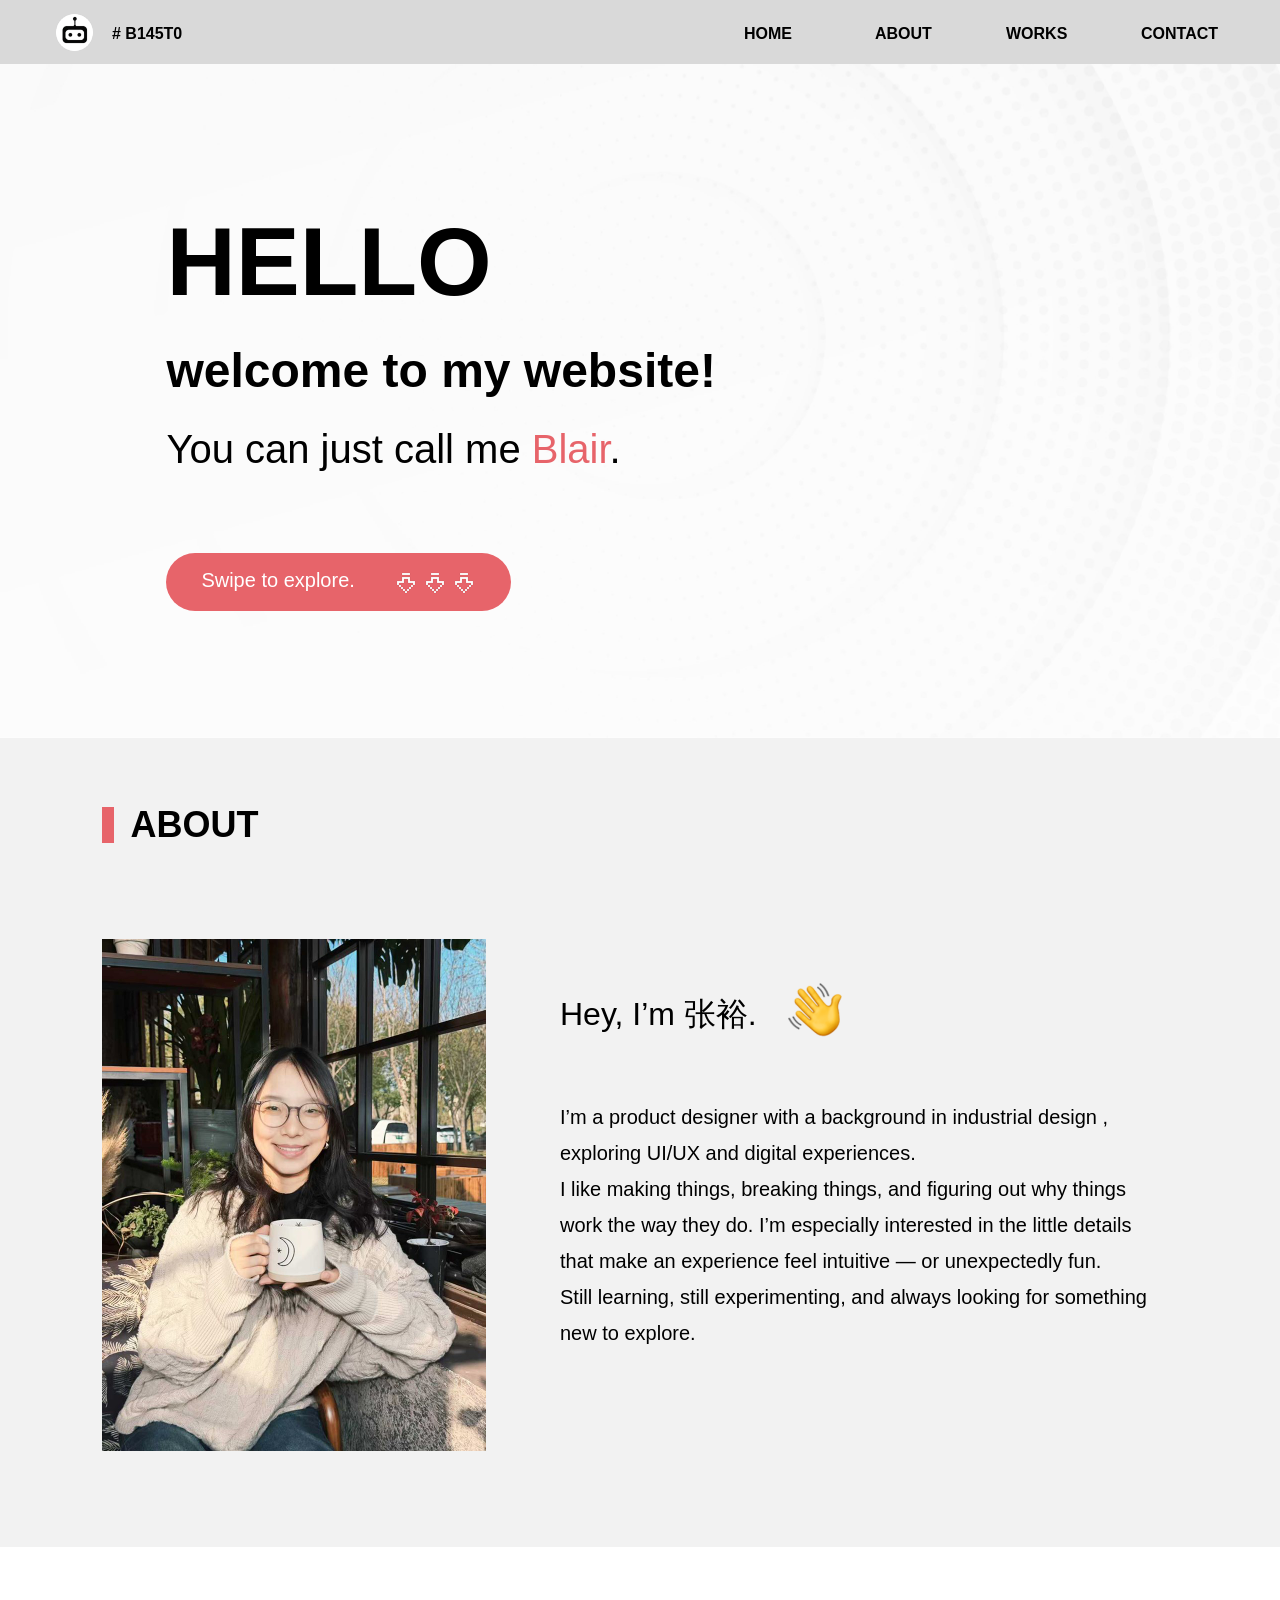
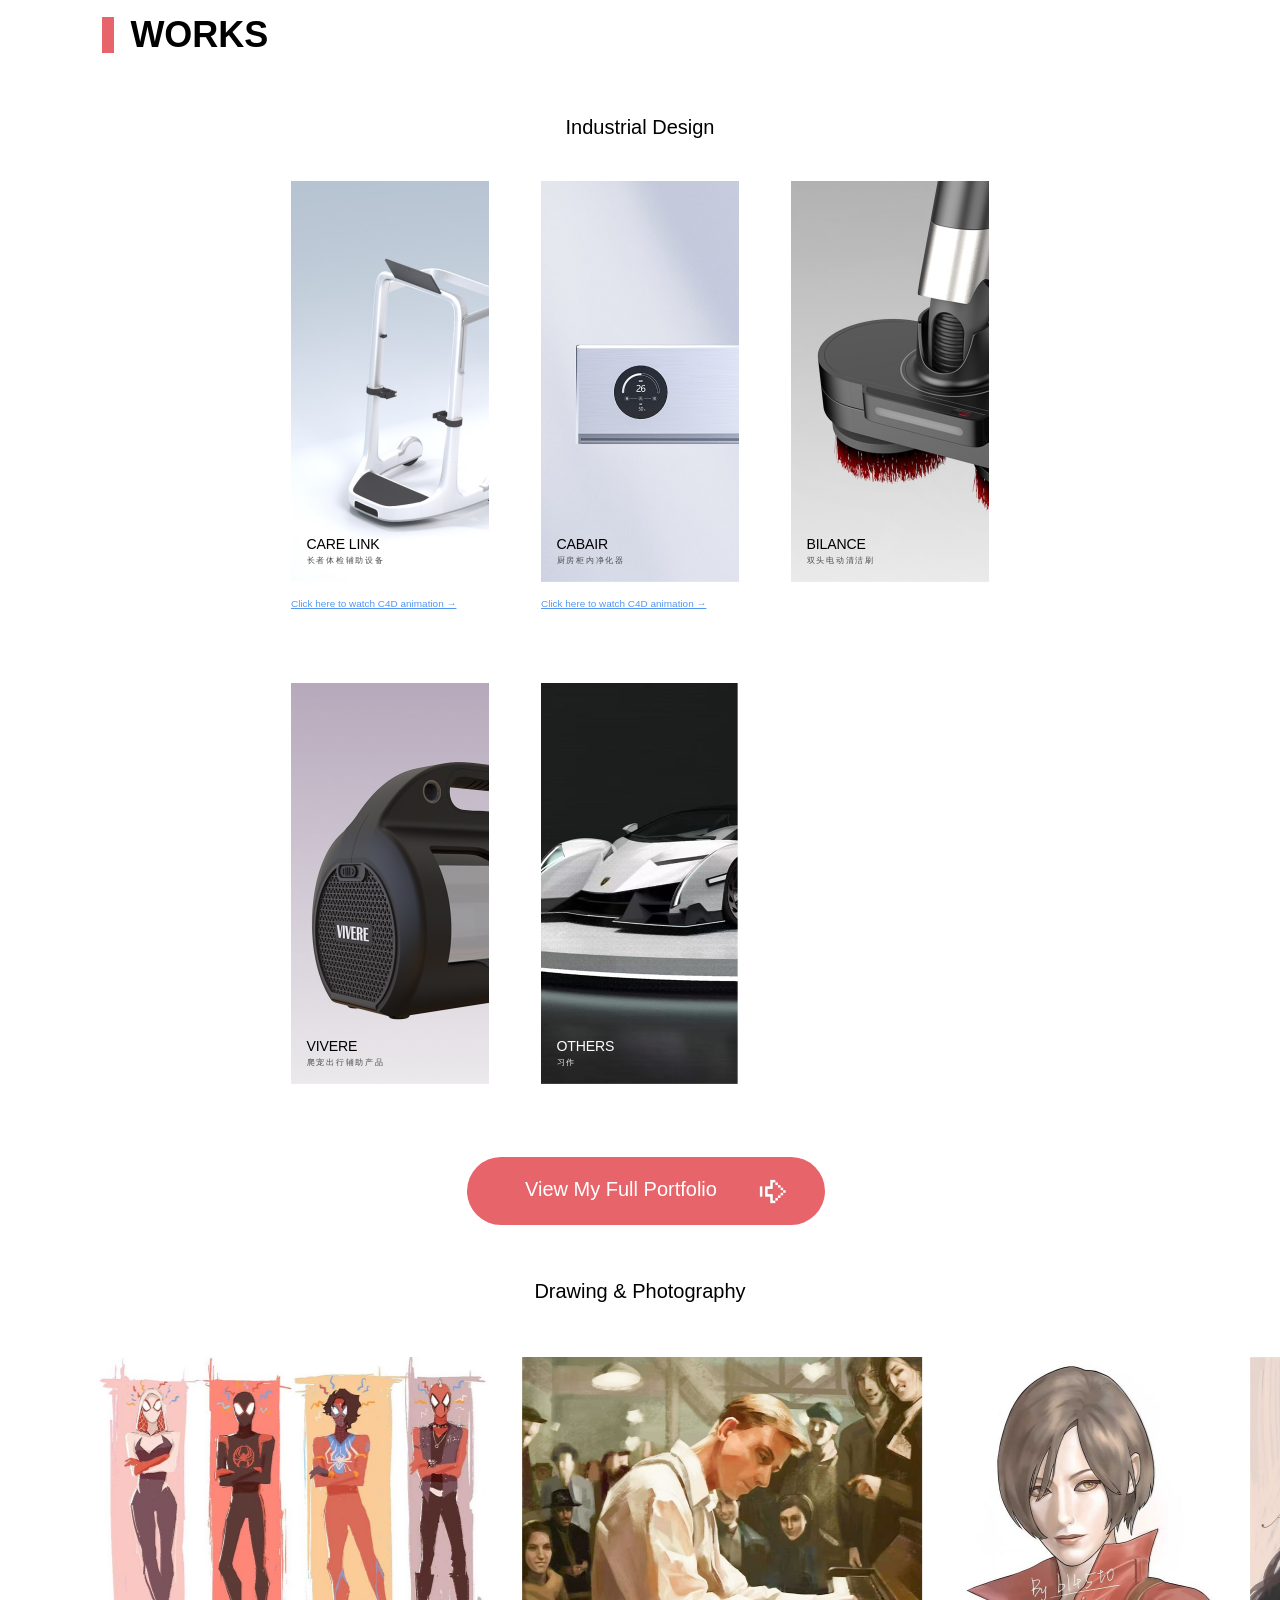
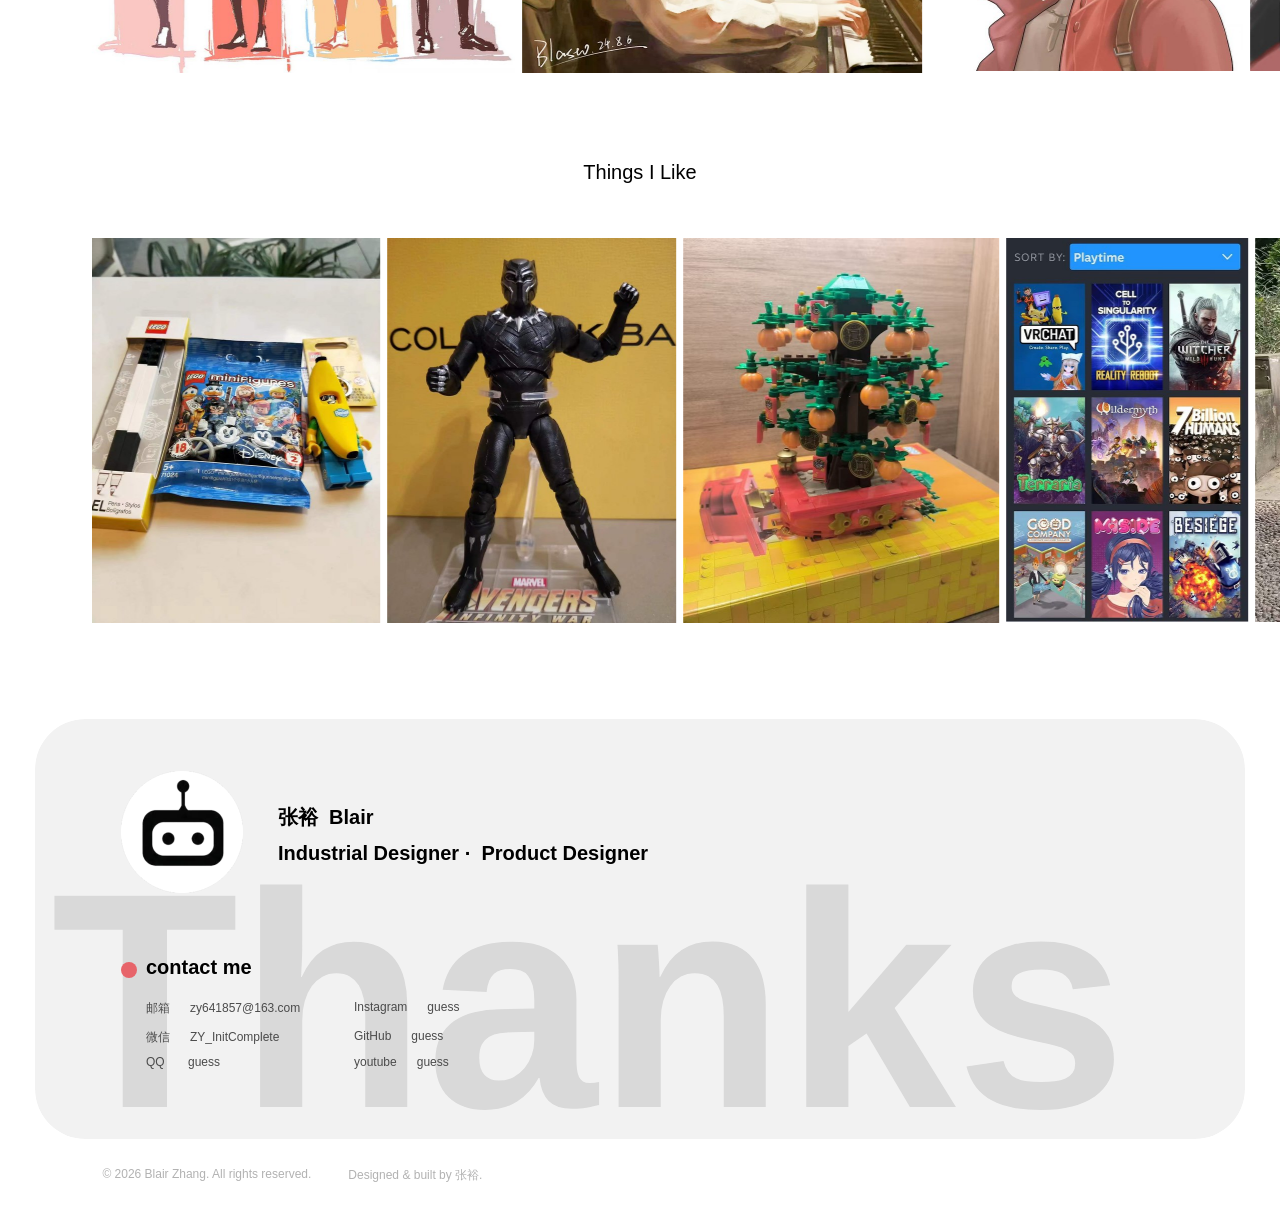
==== commit 336b6a7d: "Optimize image loading performance" ====
--- a/index.html
+++ b/index.html
@@ -4,6 +4,7 @@
     <meta charset="UTF-8" />
     <meta name="viewport" content="width=device-width, initial-scale=1.0" />
     <title>Blair Zhang Portfolio</title>
+    <link rel="preload" href="./assets/figma-images/Desktop%20-%201/HERO_background.jpg" as="image" />
     <link rel="stylesheet" href="./styles.css" />
   </head>
   <body>
@@ -23,7 +24,7 @@
 
     <main class="desktop-frame" data-node-id="5:275" data-name="Desktop - 1">
       <section class="hero" data-name="HERO">
-        <img class="hero-background" src="./assets/figma-images/Desktop%20-%201/HERO_background.png" alt="" />
+        <img class="hero-background" src="./assets/figma-images/Desktop%20-%201/HERO_background.jpg" alt="" decoding="async" fetchpriority="high">
         <h1>HELLO</h1>
         <h2>welcome to my website!</h2>
         <p class="hero-intro">You can just call me <span>Blair</span>.</p>
@@ -36,7 +37,7 @@
       <section class="about" data-name="ABOUT">
         <div class="about-background"></div>
         <div class="section-heading about-heading"><span></span><h2>ABOUT</h2></div>
-        <img class="about-image" src="./assets/figma-images/Desktop%20-%201/ABOUT_image.png" alt="" />
+        <img class="about-image" src="[data-uri]" data-src="./assets/figma-images/Desktop%20-%201/ABOUT_image.jpg" alt="" decoding="async" loading="lazy" fetchpriority="low">
         <div class="about-text" data-name="ABOUT_text">
           <h3>Hey, I’m 张裕.</h3>
           <img src="./assets/figma-images/Desktop%20-%201/Waving%20Hand.png" alt="" />
@@ -55,29 +56,29 @@
           <h3>Industrial Design</h3>
           <div class="project-list">
             <div class="project-card" data-name="Industrial Design_project1">
-              <img src="./assets/figma-images/Desktop%20-%201/Industrial%20Design_project1_background.png" alt="" />
+              <img src="[data-uri]" data-src="./assets/figma-images/Desktop%20-%201/Industrial%20Design_project1_background.jpg" alt="" decoding="async" loading="lazy" fetchpriority="low">
               <p class="project-title">CARE LINK</p>
               <p class="project-subtitle">长者体检辅助设备</p>
               <a class="project-link" href="https://b23.tv/ux0NDbz" target="_blank" rel="noopener noreferrer" data-name="Click here to watch C4D animation1 →">Click here to watch C4D animation →</a>
             </div>
             <div class="project-card" data-name="Industrial Design_project2">
-              <img src="./assets/figma-images/Desktop%20-%201/Industrial%20Design_project2_background.png" alt="" />
+              <img src="[data-uri]" data-src="./assets/figma-images/Desktop%20-%201/Industrial%20Design_project2_background.jpg" alt="" decoding="async" loading="lazy" fetchpriority="low">
               <p class="project-title">CABAIR</p>
               <p class="project-subtitle">厨房柜内净化器</p>
               <a class="project-link" href="https://b23.tv/BxB9XYr" target="_blank" rel="noopener noreferrer" data-name="Click here to watch C4D animation2 →">Click here to watch C4D animation →</a>
             </div>
             <div class="project-card" data-name="Industrial Design_project3">
-              <img src="./assets/figma-images/Desktop%20-%201/Industrial%20Design_project3_background.png" alt="" />
+              <img src="[data-uri]" data-src="./assets/figma-images/Desktop%20-%201/Industrial%20Design_project3_background.jpg" alt="" decoding="async" loading="lazy" fetchpriority="low">
               <p class="project-title">BILANCE</p>
               <p class="project-subtitle">双头电动清洁刷</p>
             </div>
             <div class="project-card" data-name="Industrial Design_project4">
-              <img src="./assets/figma-images/Desktop%20-%201/Industrial%20Design_project4_background.png" alt="" />
+              <img src="[data-uri]" data-src="./assets/figma-images/Desktop%20-%201/Industrial%20Design_project4_background.jpg" alt="" decoding="async" loading="lazy" fetchpriority="low">
               <p class="project-title">VIVERE</p>
               <p class="project-subtitle">爬宠出行辅助产品</p>
             </div>
             <div class="project-card project-dark" data-name="Industrial Design_project5">
-              <img src="./assets/figma-images/Desktop%20-%201/Industrial%20Design_project5_background.png" alt="" />
+              <img src="[data-uri]" data-src="./assets/figma-images/Desktop%20-%201/Industrial%20Design_project5_background.png" alt="" decoding="async" loading="lazy" fetchpriority="low" />
               <p class="project-title">OTHERS</p>
               <p class="project-subtitle">习作</p>
             </div>
@@ -90,35 +91,35 @@
 
         <h3 class="photo-title">Drawing &amp; Photography</h3>
         <div class="drawing-row" data-name="Drawing & Photography_images">
-          <img src="./assets/figma-images/Desktop%20-%201/Drawing%20%26%20Photography1.png" alt="" />
-          <img src="./assets/figma-images/Desktop%20-%201/Drawing%20%26%20Photography2.png" alt="" />
-          <img src="./assets/figma-images/Desktop%20-%201/Drawing%20%26%20Photography3.png" alt="" />
-          <img src="./assets/figma-images/Desktop%20-%201/Drawing%20%26%20Photography4.png" alt="" />
-          <img src="./assets/figma-images/Desktop%20-%201/Drawing%20%26%20Photography5.png" alt="" />
-          <img src="./assets/figma-images/Desktop%20-%201/Drawing%20%26%20Photography6.png" alt="" />
-          <img src="./assets/figma-images/Desktop%20-%201/Drawing%20%26%20Photography7.png" alt="" />
-          <img src="./assets/figma-images/Desktop%20-%201/Drawing%20%26%20Photography8.png" alt="" />
-          <img src="./assets/figma-images/Desktop%20-%201/Drawing%20%26%20Photography9.png" alt="" />
-          <img src="./assets/figma-images/Desktop%20-%201/Drawing%20%26%20Photography10.png" alt="" />
-          <img src="./assets/figma-images/Desktop%20-%201/Drawing%20%26%20Photography11.png" alt="" />
-          <img src="./assets/figma-images/Desktop%20-%201/Drawing%20%26%20Photography12.png" alt="" />
-          <img src="./assets/figma-images/Desktop%20-%201/Drawing%20%26%20Photography13.png" alt="" />
-          <img src="./assets/figma-images/Desktop%20-%201/Drawing%20%26%20Photography14.png" alt="" />
+          <img src="[data-uri]" data-src="./assets/figma-images/Desktop%20-%201/Drawing%20%26%20Photography1.jpg" alt="" decoding="async" loading="lazy" fetchpriority="low">
+          <img src="[data-uri]" data-src="./assets/figma-images/Desktop%20-%201/Drawing%20%26%20Photography2.jpg" alt="" decoding="async" loading="lazy" fetchpriority="low">
+          <img src="[data-uri]" data-src="./assets/figma-images/Desktop%20-%201/Drawing%20%26%20Photography3.jpg" alt="" decoding="async" loading="lazy" fetchpriority="low">
+          <img src="[data-uri]" data-src="./assets/figma-images/Desktop%20-%201/Drawing%20%26%20Photography4.jpg" alt="" decoding="async" loading="lazy" fetchpriority="low">
+          <img src="[data-uri]" data-src="./assets/figma-images/Desktop%20-%201/Drawing%20%26%20Photography5.png" alt="" decoding="async" loading="lazy" fetchpriority="low" />
+          <img src="[data-uri]" data-src="./assets/figma-images/Desktop%20-%201/Drawing%20%26%20Photography6.jpg" alt="" decoding="async" loading="lazy" fetchpriority="low">
+          <img src="[data-uri]" data-src="./assets/figma-images/Desktop%20-%201/Drawing%20%26%20Photography7.png" alt="" decoding="async" loading="lazy" fetchpriority="low" />
+          <img src="[data-uri]" data-src="./assets/figma-images/Desktop%20-%201/Drawing%20%26%20Photography8.jpg" alt="" decoding="async" loading="lazy" fetchpriority="low">
+          <img src="[data-uri]" data-src="./assets/figma-images/Desktop%20-%201/Drawing%20%26%20Photography9.jpg" alt="" decoding="async" loading="lazy" fetchpriority="low">
+          <img src="[data-uri]" data-src="./assets/figma-images/Desktop%20-%201/Drawing%20%26%20Photography10.png" alt="" decoding="async" loading="lazy" fetchpriority="low" />
+          <img src="[data-uri]" data-src="./assets/figma-images/Desktop%20-%201/Drawing%20%26%20Photography11.jpg" alt="" decoding="async" loading="lazy" fetchpriority="low">
+          <img src="[data-uri]" data-src="./assets/figma-images/Desktop%20-%201/Drawing%20%26%20Photography12.jpg" alt="" decoding="async" loading="lazy" fetchpriority="low">
+          <img src="[data-uri]" data-src="./assets/figma-images/Desktop%20-%201/Drawing%20%26%20Photography13.jpg" alt="" decoding="async" loading="lazy" fetchpriority="low">
+          <img src="[data-uri]" data-src="./assets/figma-images/Desktop%20-%201/Drawing%20%26%20Photography14.jpg" alt="" decoding="async" loading="lazy" fetchpriority="low">
         </div>
 
         <h3 class="likes-title">Things I Like</h3>
         <div class="likes-row" data-name="Things I Like_images">
-          <img src="./assets/figma-images/Desktop%20-%201/Things%20I%20Like_images1.png" alt="" />
-          <img src="./assets/figma-images/Desktop%20-%201/Things%20I%20Like_images2.png" alt="" />
-          <img src="./assets/figma-images/Desktop%20-%201/Things%20I%20Like_images3.png" alt="" />
-          <img src="./assets/figma-images/Desktop%20-%201/Things%20I%20Like_images3-1.png" alt="" />
-          <img src="./assets/figma-images/Desktop%20-%201/Things%20I%20Like_images4.png" alt="" />
-          <img src="./assets/figma-images/Desktop%20-%201/Things%20I%20Like_images5.png" alt="" />
-          <img src="./assets/figma-images/Desktop%20-%201/Things%20I%20Like_images6.png" alt="" />
-          <img src="./assets/figma-images/Desktop%20-%201/Things%20I%20Like_images7.png" alt="" />
-          <img src="./assets/figma-images/Desktop%20-%201/Things%20I%20Like_images8.png" alt="" />
-          <img src="./assets/figma-images/Desktop%20-%201/Things%20I%20Like_images9.png" alt="" />
-          <img src="./assets/figma-images/Desktop%20-%201/Things%20I%20Like_images10.png" alt="" />
+          <img src="[data-uri]" data-src="./assets/figma-images/Desktop%20-%201/Things%20I%20Like_images1.jpg" alt="" decoding="async" loading="lazy" fetchpriority="low">
+          <img src="[data-uri]" data-src="./assets/figma-images/Desktop%20-%201/Things%20I%20Like_images2.jpg" alt="" decoding="async" loading="lazy" fetchpriority="low">
+          <img src="[data-uri]" data-src="./assets/figma-images/Desktop%20-%201/Things%20I%20Like_images3.jpg" alt="" decoding="async" loading="lazy" fetchpriority="low">
+          <img src="[data-uri]" data-src="./assets/figma-images/Desktop%20-%201/Things%20I%20Like_images3-1.jpg" alt="" decoding="async" loading="lazy" fetchpriority="low">
+          <img src="[data-uri]" data-src="./assets/figma-images/Desktop%20-%201/Things%20I%20Like_images4.jpg" alt="" decoding="async" loading="lazy" fetchpriority="low">
+          <img src="[data-uri]" data-src="./assets/figma-images/Desktop%20-%201/Things%20I%20Like_images5.jpg" alt="" decoding="async" loading="lazy" fetchpriority="low">
+          <img src="[data-uri]" data-src="./assets/figma-images/Desktop%20-%201/Things%20I%20Like_images6.jpg" alt="" decoding="async" loading="lazy" fetchpriority="low">
+          <img src="[data-uri]" data-src="./assets/figma-images/Desktop%20-%201/Things%20I%20Like_images7.jpg" alt="" decoding="async" loading="lazy" fetchpriority="low">
+          <img src="[data-uri]" data-src="./assets/figma-images/Desktop%20-%201/Things%20I%20Like_images8.jpg" alt="" decoding="async" loading="lazy" fetchpriority="low">
+          <img src="[data-uri]" data-src="./assets/figma-images/Desktop%20-%201/Things%20I%20Like_images9.jpg" alt="" decoding="async" loading="lazy" fetchpriority="low">
+          <img src="[data-uri]" data-src="./assets/figma-images/Desktop%20-%201/Things%20I%20Like_images10.jpg" alt="" decoding="async" loading="lazy" fetchpriority="low">
         </div>
       </section>
 
@@ -146,6 +147,7 @@
         <p>Designed &amp; built by 张裕.</p>
       </footer>
     </main>
-    <script src="./interactions.js"></script>
+    <script src="./lazy-images.js" defer></script>
+    <script src="./interactions.js" defer></script>
   </body>
 </html>
--- a/styles.css
+++ b/styles.css
@@ -15,7 +15,7 @@
 body {
   margin: 0;
   width: 100%;
-  overflow-x: hidden;
+  overflow-x: clip;
   background: #fff;
   color: var(--black);
   font-family: "Microsoft YaHei UI", "Microsoft YaHei", Arial, sans-serif;
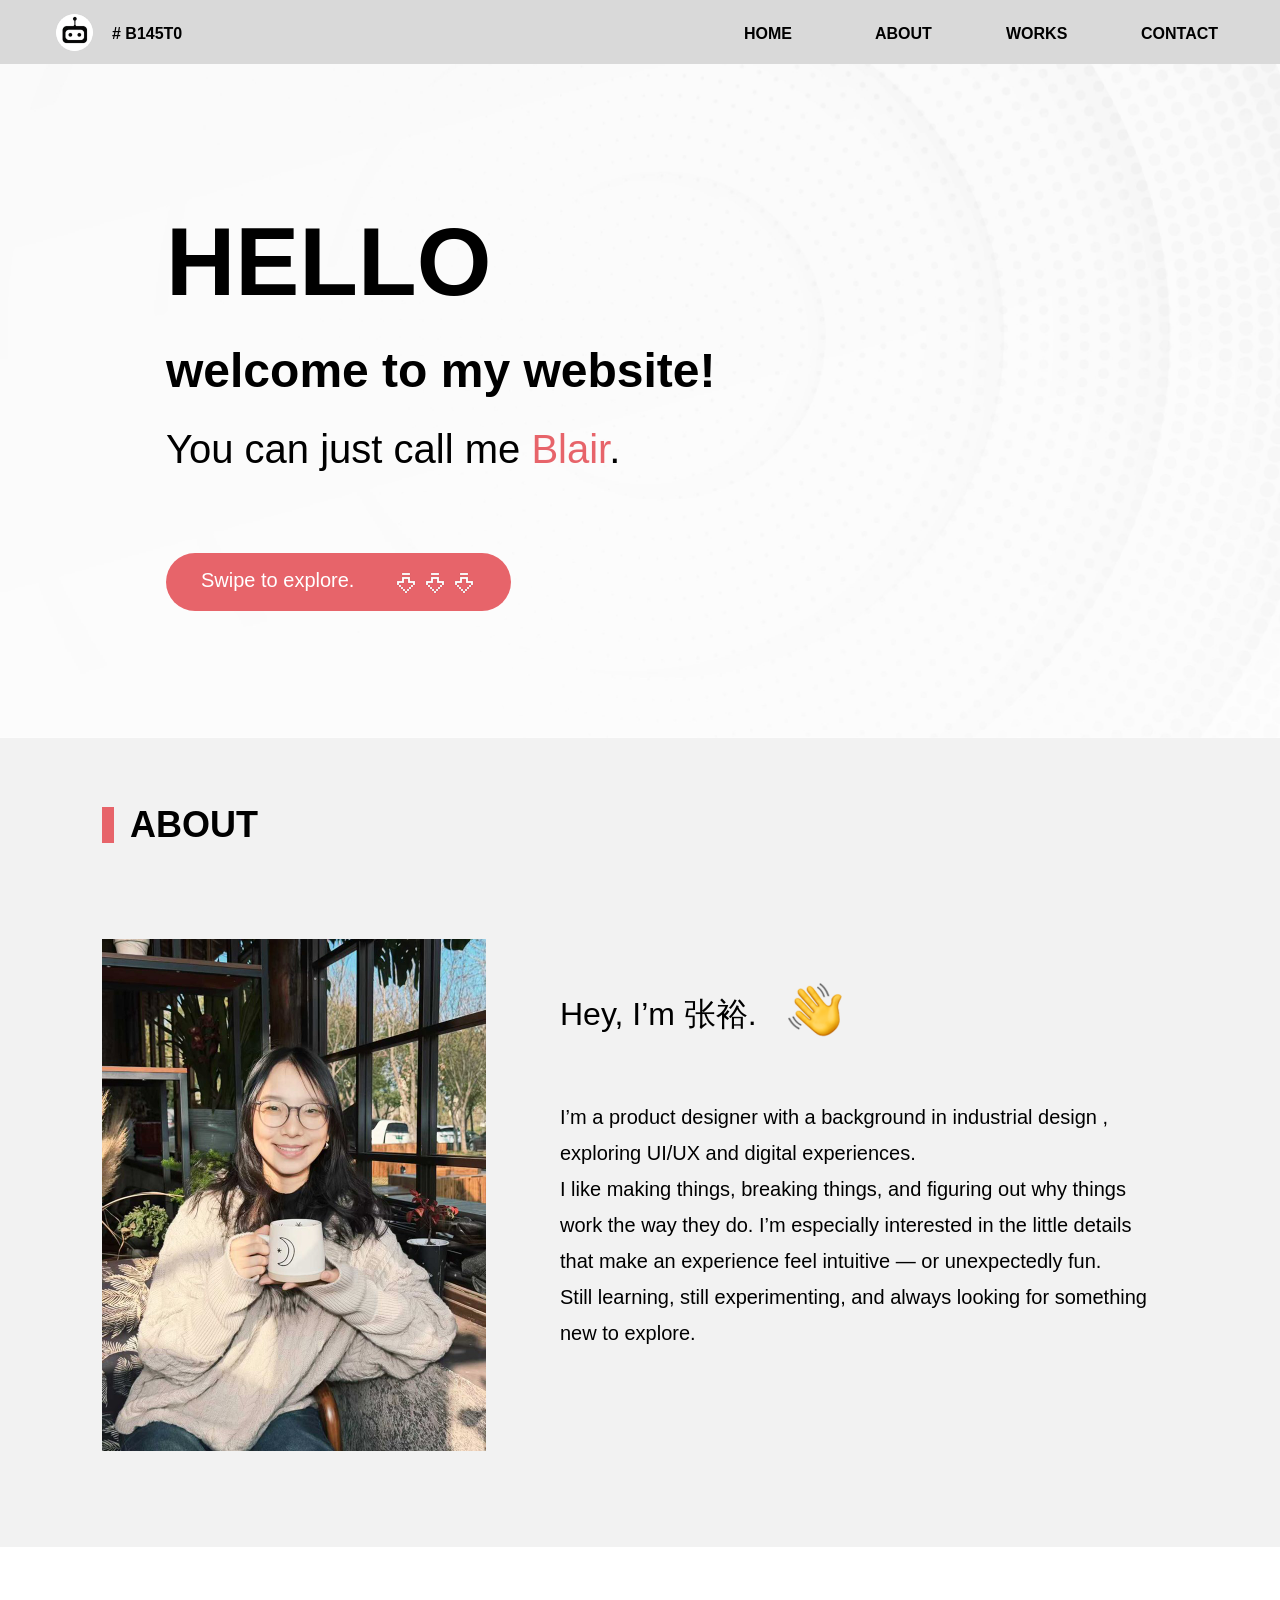
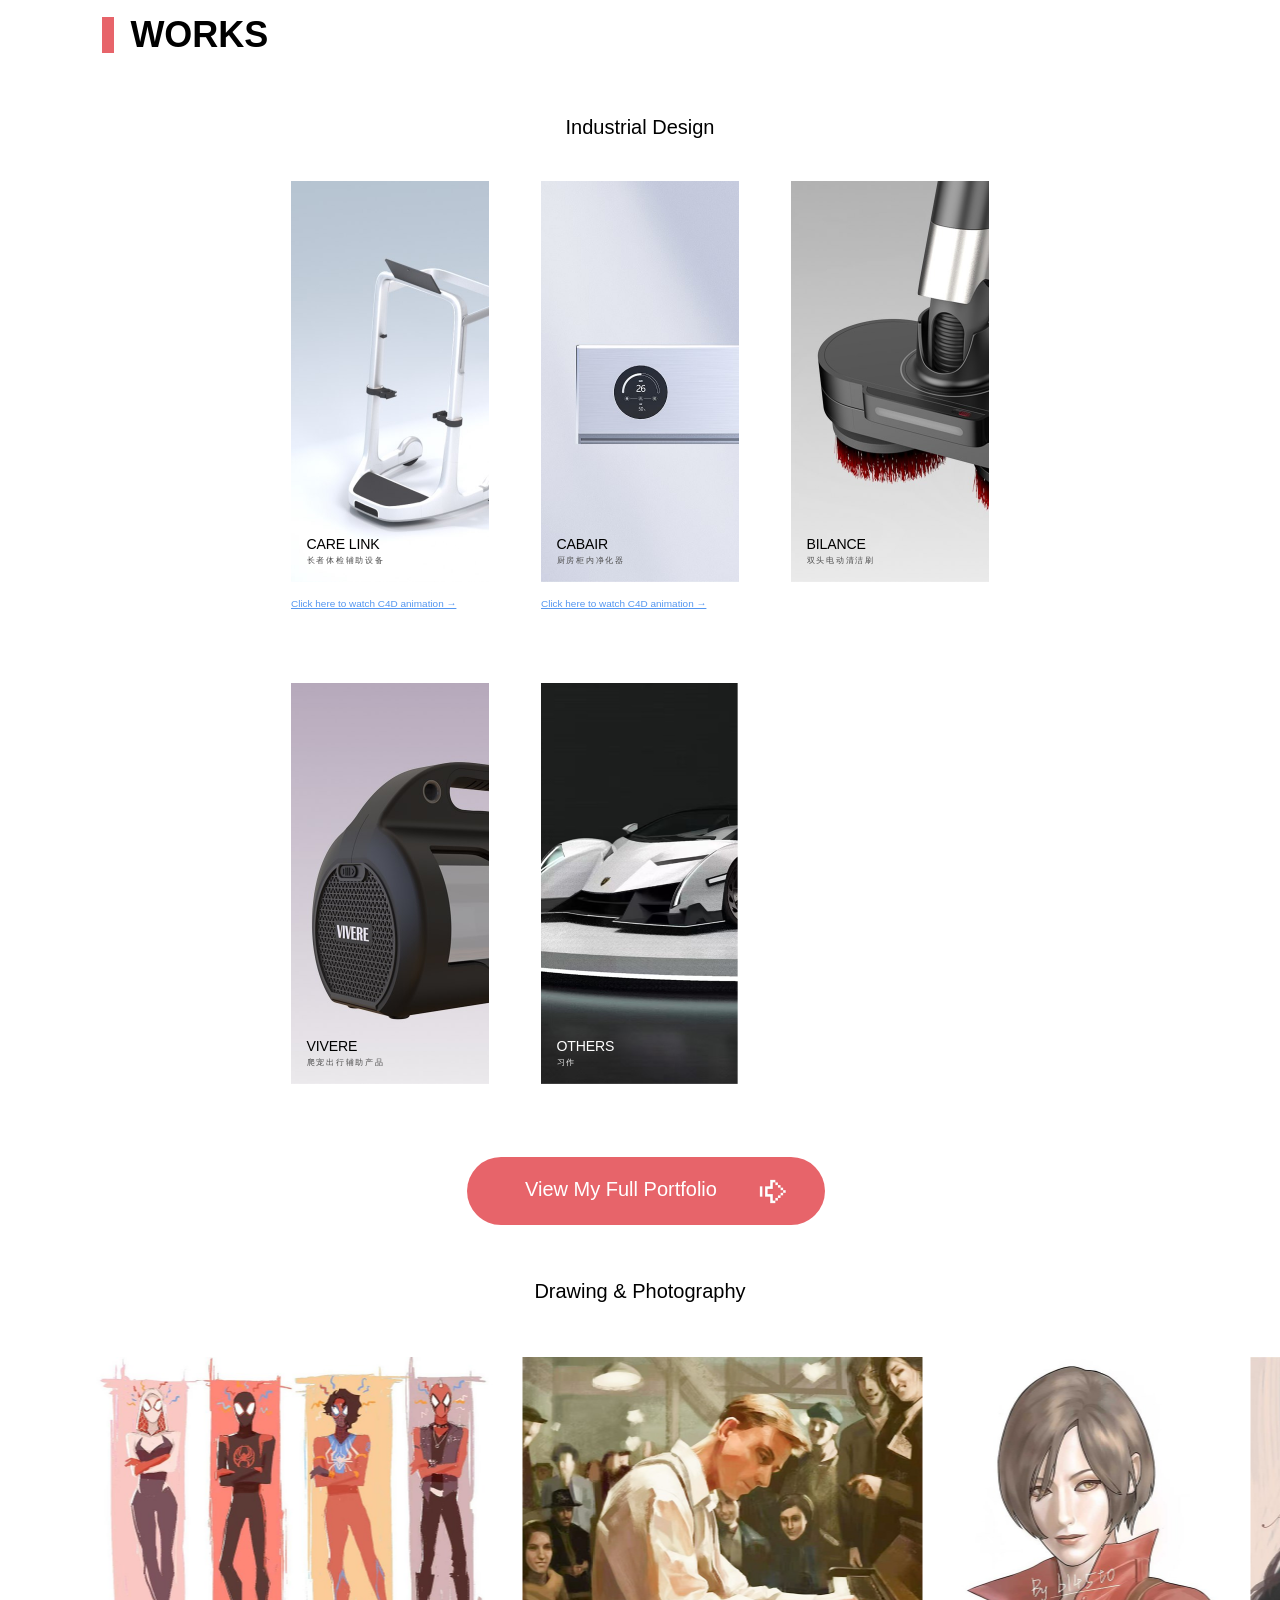
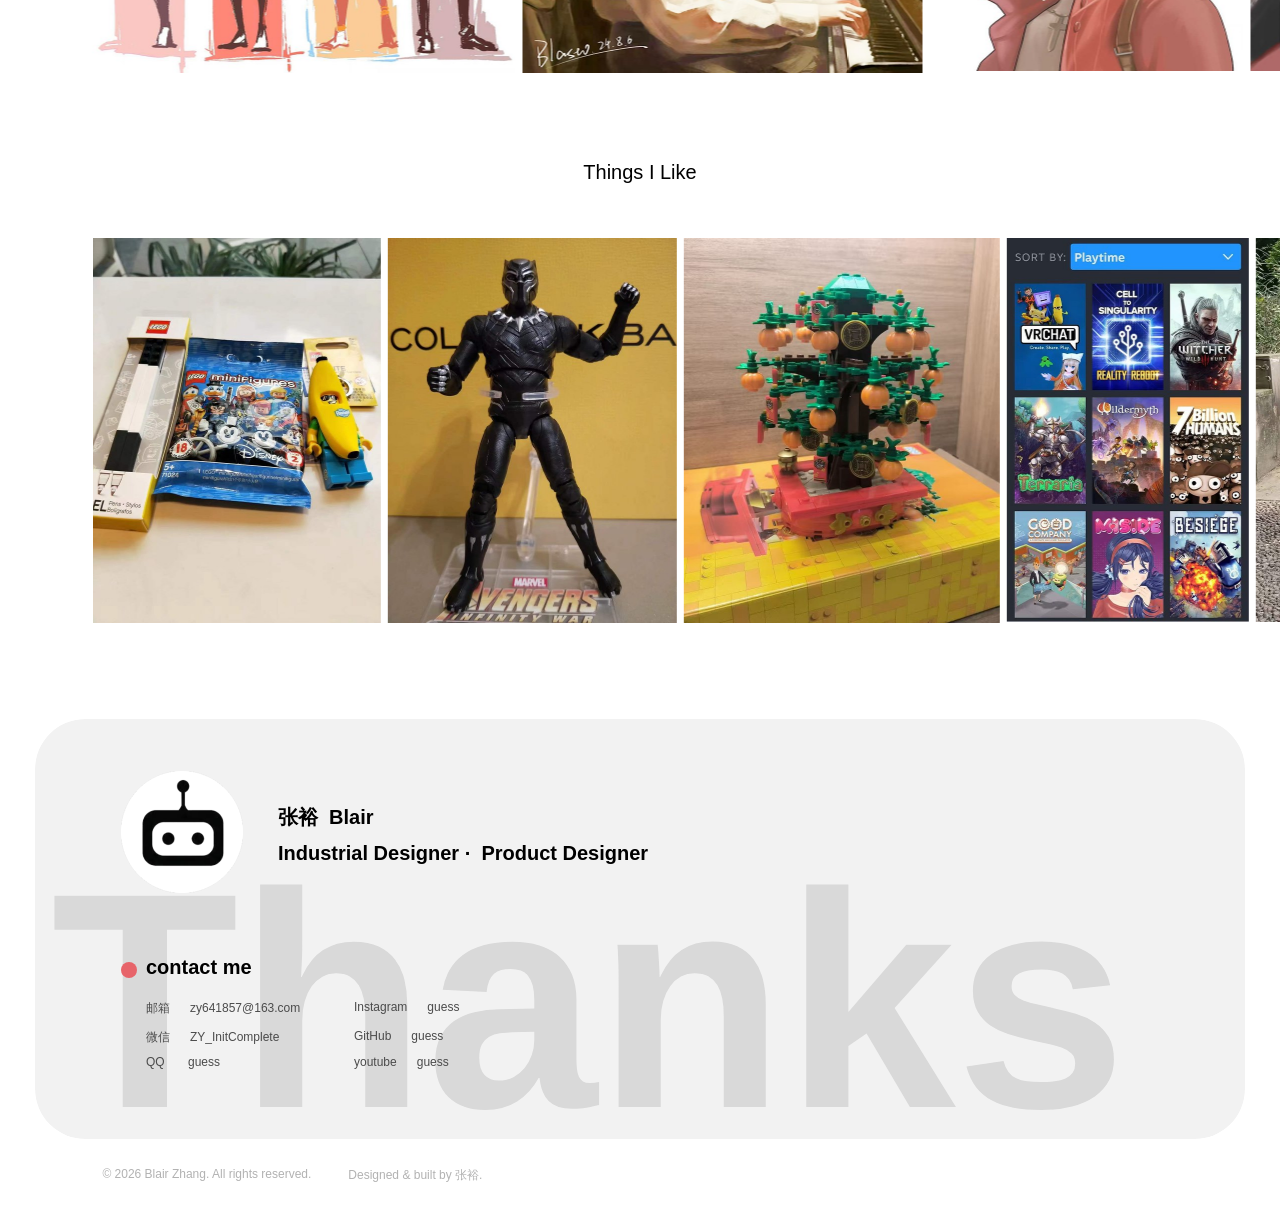
==== commit 93aa2895: "Update portfolio interactions" ====
--- a/index.html
+++ b/index.html
@@ -23,7 +23,7 @@
     </div>
 
     <main class="desktop-frame" data-node-id="5:275" data-name="Desktop - 1">
-      <section class="hero" data-name="HERO">
+      <section id="hero" class="hero" data-name="HERO">
         <img class="hero-background" src="./assets/figma-images/Desktop%20-%201/HERO_background.jpg" alt="" decoding="async" fetchpriority="high">
         <h1>HELLO</h1>
         <h2>welcome to my website!</h2>
@@ -34,7 +34,7 @@
         </div>
       </section>
 
-      <section class="about" data-name="ABOUT">
+      <section id="about" class="about" data-name="ABOUT">
         <div class="about-background"></div>
         <div class="section-heading about-heading"><span></span><h2>ABOUT</h2></div>
         <img class="about-image" src="[data-uri]" data-src="./assets/figma-images/Desktop%20-%201/ABOUT_image.jpg" alt="" decoding="async" loading="lazy" fetchpriority="low">
@@ -49,7 +49,7 @@
         </div>
       </section>
 
-      <section class="works" data-name="WORKS">
+      <section id="works" class="works" data-name="WORKS">
         <div class="section-heading works-heading"><span></span><h2>WORKS</h2></div>
 
         <div class="industrial" data-name="Industrial Design">
@@ -123,7 +123,7 @@
         </div>
       </section>
 
-      <section class="contact" data-name="CONTACT">
+      <section id="contact" class="contact" data-name="CONTACT">
         <div class="contact-background"></div>
         <p class="thanks">Thanks</p>
         <div class="contact-tab" data-name="tab">
--- a/styles.css
+++ b/styles.css
@@ -197,6 +197,40 @@
   object-fit: cover;
 }
 
+.hero h1,
+.hero h2,
+.hero-intro,
+.hero-guide {
+  opacity: 0;
+  transform: translateY(18px);
+  animation: hero-content-in 900ms ease-out forwards;
+  will-change: opacity, transform;
+}
+
+.hero h1 {
+  animation-delay: 200ms;
+  animation-duration: 1100ms;
+}
+
+.hero h2 {
+  animation-delay: 700ms;
+}
+
+.hero-intro {
+  animation-delay: 1200ms;
+}
+
+.hero-guide {
+  animation-delay: 1700ms;
+}
+
+@keyframes hero-content-in {
+  to {
+    opacity: 1;
+    transform: translateY(0);
+  }
+}
+
 .about {
   position: absolute;
   left: 0;
@@ -293,6 +327,48 @@
 
 .about-body p {
   margin: 0;
+}
+
+.about.is-reveal-ready .about-heading,
+.about.is-reveal-ready .about-image,
+.about.is-reveal-ready .about-text h3,
+.about.is-reveal-ready .about-text > img,
+.about.is-reveal-ready .about-body {
+  opacity: 0;
+  transform: translateY(18px);
+}
+
+.about.is-visible .about-heading,
+.about.is-visible .about-image,
+.about.is-visible .about-text h3,
+.about.is-visible .about-text > img,
+.about.is-visible .about-body {
+  animation: about-content-in 720ms ease-out forwards;
+  will-change: opacity, transform;
+}
+
+.about.is-visible .about-heading {
+  animation-delay: 120ms;
+}
+
+.about.is-visible .about-image {
+  animation-delay: 320ms;
+}
+
+.about.is-visible .about-text h3,
+.about.is-visible .about-text > img {
+  animation-delay: 520ms;
+}
+
+.about.is-visible .about-body {
+  animation-delay: 720ms;
+}
+
+@keyframes about-content-in {
+  to {
+    opacity: 1;
+    transform: translateY(0);
+  }
 }
 
 .works {
@@ -475,6 +551,25 @@
 }
 
 @media (prefers-reduced-motion: reduce) {
+  .hero h1,
+  .hero h2,
+  .hero-intro,
+  .hero-guide {
+    opacity: 1;
+    transform: none;
+    animation: none;
+  }
+
+  .about.is-reveal-ready .about-heading,
+  .about.is-reveal-ready .about-image,
+  .about.is-reveal-ready .about-text h3,
+  .about.is-reveal-ready .about-text > img,
+  .about.is-reveal-ready .about-body {
+    opacity: 1;
+    transform: none;
+    animation: none;
+  }
+
   .portfolio-button,
   .portfolio-button::before,
   .portfolio-button img {
